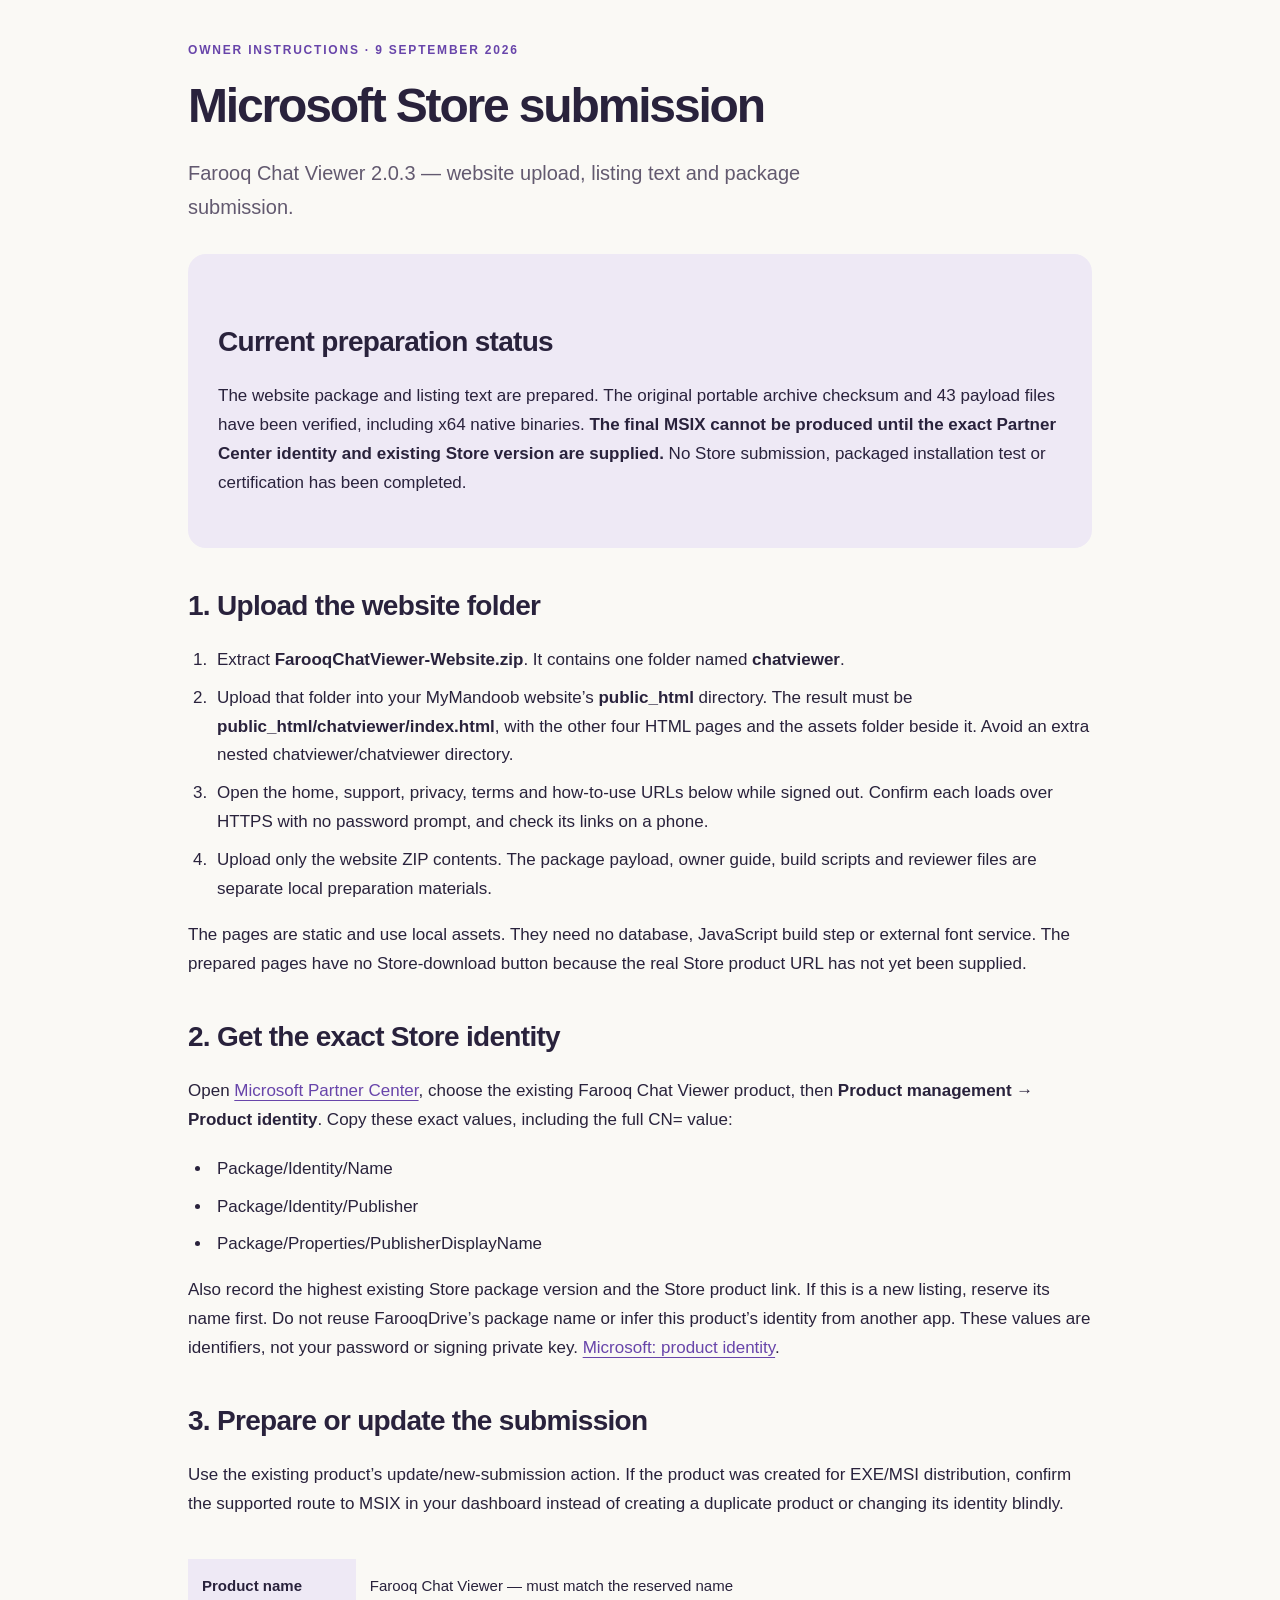
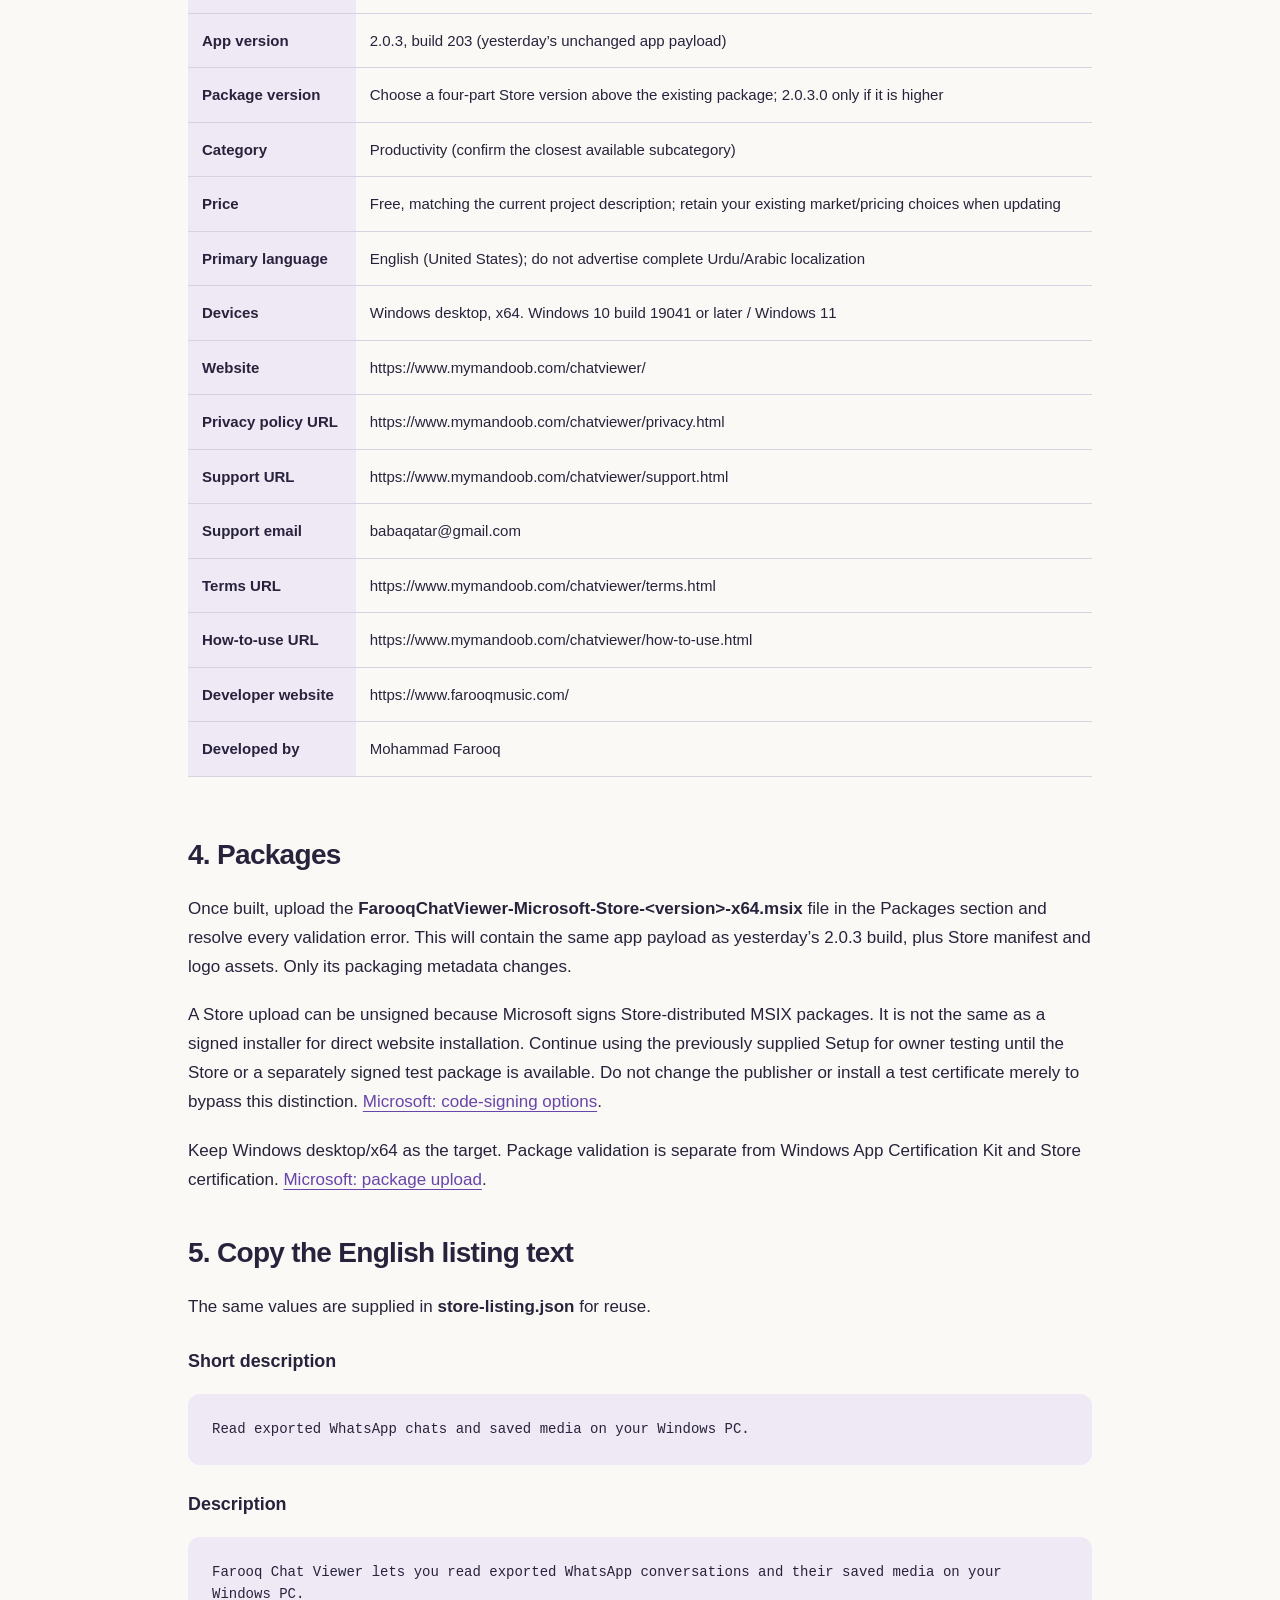
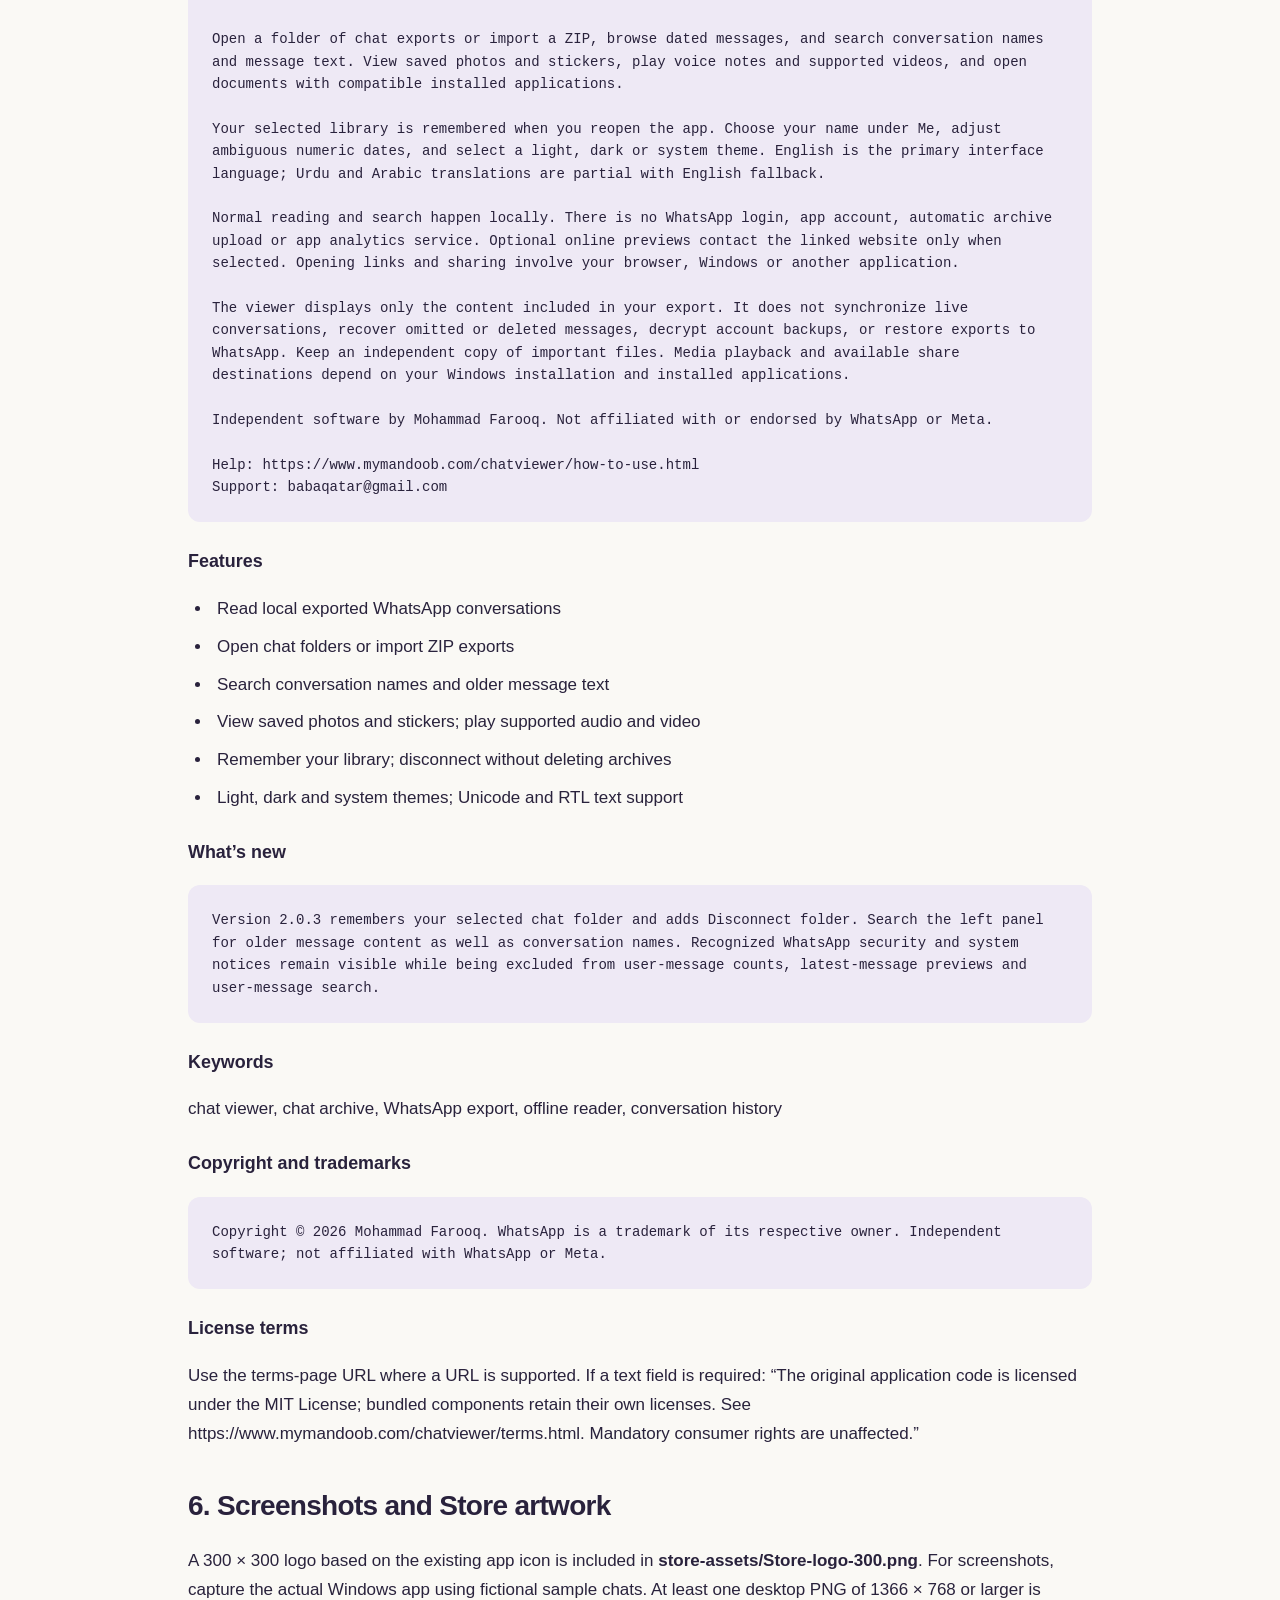
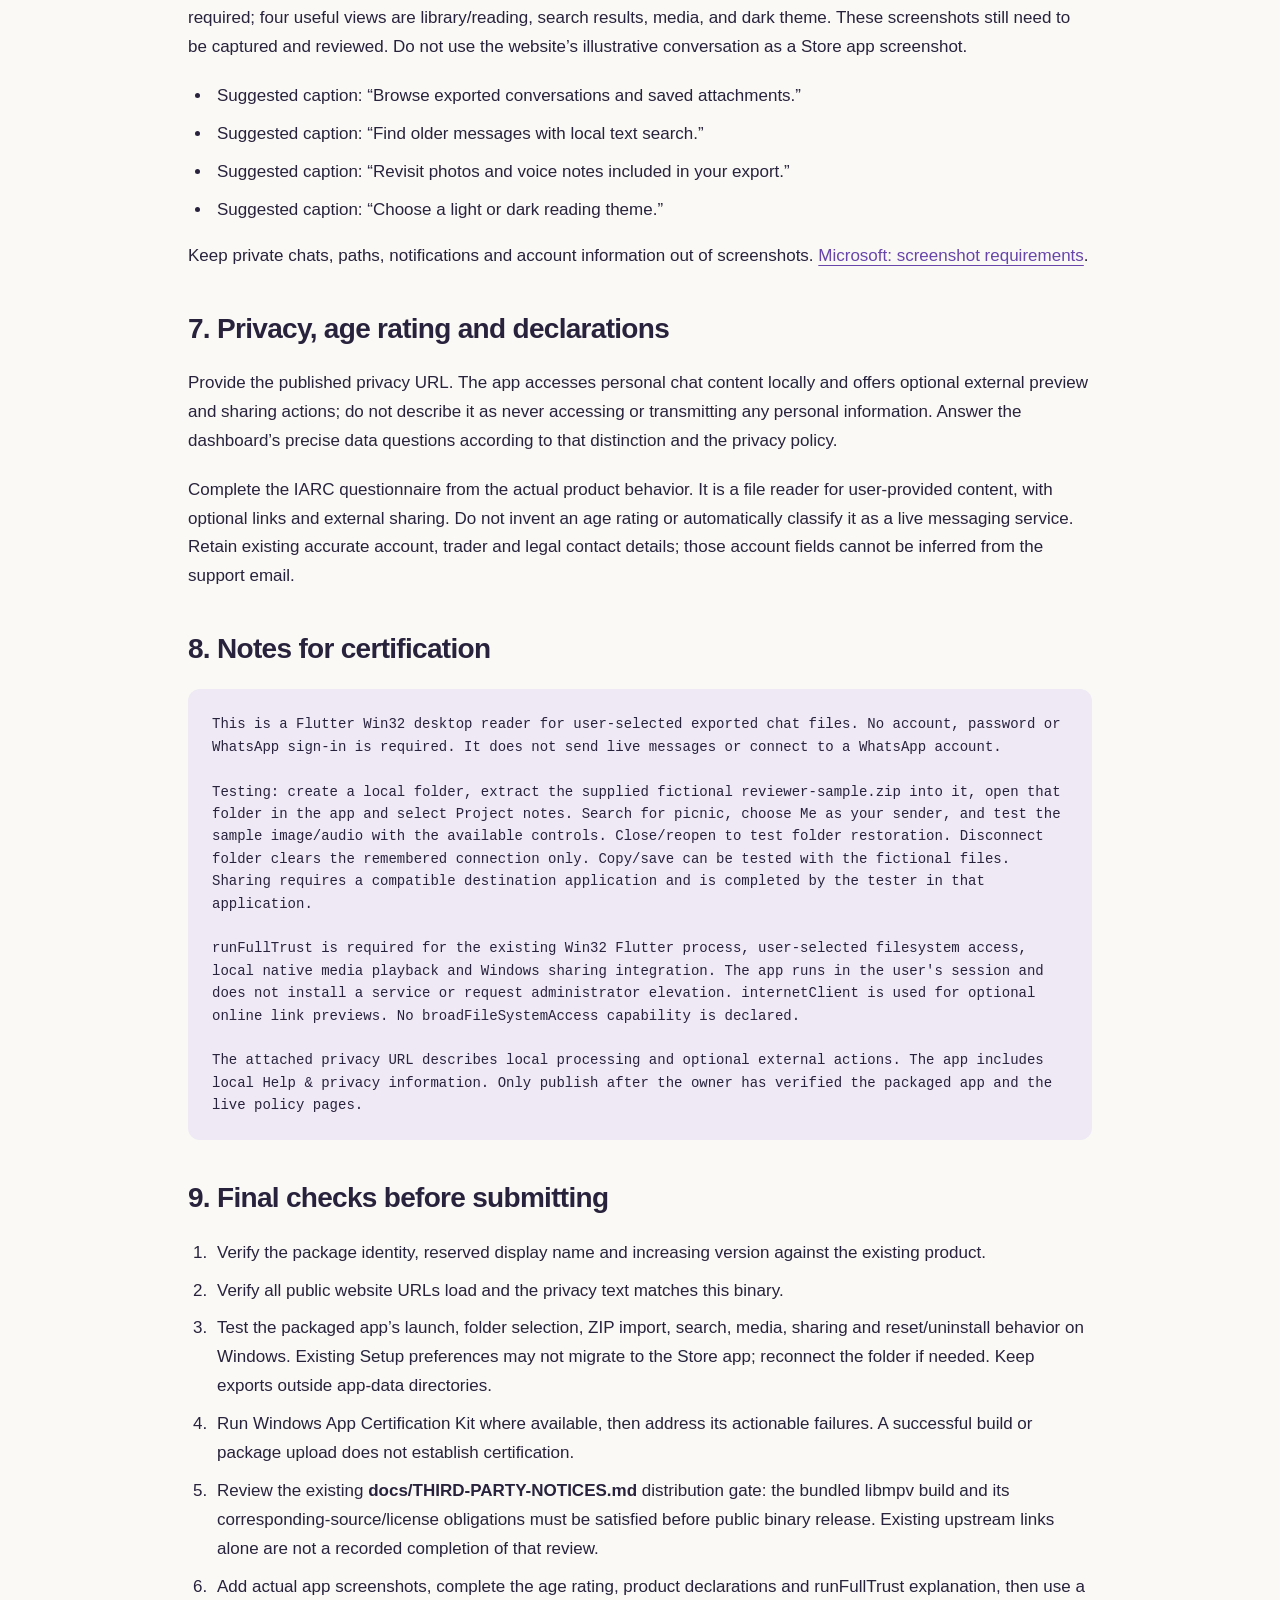
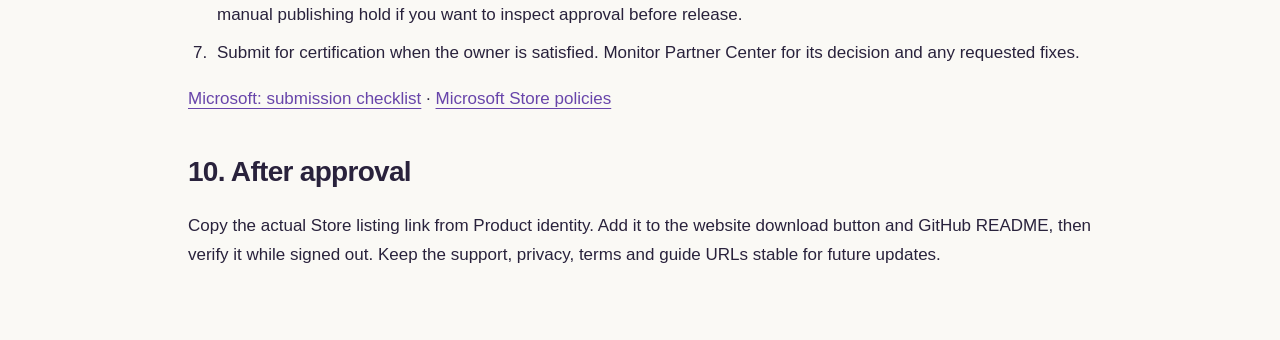
==== docs/MICROSOFT-STORE-PUBLISHER-GUIDE.html @ 2904b365 "Add linked Chat Viewer website and Microsoft Store publishing guidance Add product, support, privacy" ====
<!doctype html><html lang="en"><head><meta charset="utf-8"><meta name="viewport" content="width=device-width,initial-scale=1"><meta name="robots" content="noindex"><title>Farooq Chat Viewer — Publisher guide</title><style>
:root{--ink:#29223c;--muted:#62596f;--accent:#6845aa;--paper:#faf9f5;--wash:#eee9f5;--line:#d9d1e2;--white:#fff;--radius:18px}*{box-sizing:border-box}body{margin:0;background:var(--paper);color:var(--ink);font:17px/1.7 "Segoe UI",Arial,sans-serif}a{color:var(--accent);text-underline-offset:4px}a:hover{color:#4e2c87}a:focus-visible,summary:focus-visible{outline:3px solid #b5681d;outline-offset:5px}h1,h2,h3,p{margin-top:0}h1{font-size:clamp(2.6rem,5vw,4.6rem);line-height:1.07;letter-spacing:-.045em;max-width:850px;margin-bottom:24px}h2{font-size:1.75rem;line-height:1.25;letter-spacing:-.025em}h3{font-size:1.12rem}p{margin-bottom:20px}.wrap{max-width:1160px;margin:auto;padding:0 28px}.skip{position:absolute;top:-100px;padding:10px;background:white;z-index:5}.skip:focus{top:0}.top{border-bottom:1px solid var(--line);background:var(--paper)}header{display:flex;align-items:center;justify-content:space-between;gap:24px;min-height:96px}.brand{display:flex;gap:12px;align-items:center;text-decoration:none;color:var(--ink);font-size:18px;font-weight:750;line-height:1.25}.brand img{width:42px;height:42px}.brand small{display:block;font-size:11px;letter-spacing:.12em;color:var(--muted);margin-top:6px;text-transform:uppercase}nav{display:flex;gap:8px;flex-wrap:wrap}nav a{display:inline-flex;align-items:center;min-height:44px;padding:8px 11px;text-decoration:none;font-size:14px;border-radius:9px;color:var(--ink)}nav a[aria-current=page]{background:var(--wash);font-weight:700}.eyebrow{text-transform:uppercase;letter-spacing:.15em;font-size:12px;font-weight:750;color:var(--accent);margin-bottom:20px}.hero{padding:78px 0 58px;display:grid;grid-template-columns:1.16fr 1fr;gap:52px;align-items:center}.lead{font-size:20px;max-width:690px;color:var(--muted)}.actions{display:flex;gap:12px;flex-wrap:wrap;margin:28px 0}.button{display:inline-flex;align-items:center;justify-content:center;min-height:48px;padding:10px 20px;background:var(--accent);color:white;border:1px solid var(--accent);border-radius:9px;font-weight:650;text-decoration:none}.button:hover{background:#4e2c87;color:white}.button.secondary{background:transparent;color:var(--accent)}.fine{font-size:13px;color:var(--muted)}.demo{border:1px solid var(--line);border-radius:var(--radius);background:white;overflow:hidden;box-shadow:0 22px 55px #183e3010}.demo-head{padding:17px 20px;border-bottom:1px solid var(--line);display:flex;justify-content:space-between;font-size:13px}.demo-body{padding:25px;background:#f1edf5;min-height:290px}.bubble{background:white;padding:14px 18px;border-radius:14px 14px 14px 3px;margin:16px 35px 16px 0;font-size:15px}.bubble.mine{background:#e3d8f1;margin-left:35px;margin-right:0;border-radius:14px 14px 3px 14px}.bubble small{display:block;font-size:11px;color:var(--muted);margin-top:5px}.demo-foot{font-size:12px;padding:12px 20px;color:var(--muted)}.strip{display:flex;gap:16px 35px;flex-wrap:wrap;padding:22px 0;border-top:1px solid var(--line);border-bottom:1px solid var(--line);font-size:14px;font-weight:650}.section{padding:55px 0}.grid{display:grid;grid-template-columns:repeat(3,1fr);gap:20px}.card{border:1px solid var(--line);border-radius:var(--radius);padding:28px;background:#fff}.card p:last-child{margin-bottom:0}.number{display:block;color:var(--accent);font-size:12px;letter-spacing:.12em;margin-bottom:20px;font-weight:750}.callout{background:var(--wash);border-radius:var(--radius);padding:30px;margin:30px 0}.page-head{padding:60px 0 25px;max-width:830px}.page-head h1{font-size:clamp(2.6rem,5vw,3.8rem)}.article{max-width:830px;padding-bottom:50px}.article h2{margin-top:40px}.article h3{margin-top:24px}.article li{padding-left:5px;margin:9px 0}.article ol,.article ul{padding-left:24px}.toc{padding:18px 24px;border:1px solid var(--line);border-radius:12px;display:flex;flex-wrap:wrap;gap:12px 24px;font-size:14px}.table-scroll{overflow:auto}table{width:100%;border-collapse:collapse;font-size:15px;margin:20px 0}th,td{text-align:left;vertical-align:top;padding:14px;border-bottom:1px solid var(--line)}th{background:var(--wash)}pre{padding:24px;border-radius:12px;background:var(--wash);overflow:auto;font-size:14px;line-height:1.6}details{border-bottom:1px solid var(--line);padding:18px 0}summary{font-size:18px;font-weight:650;cursor:pointer;min-height:44px}details p{margin:12px 0}footer{border-top:1px solid var(--line);padding:35px 0;margin-top:20px;font-size:14px;color:var(--muted)}.footer-row{display:flex;justify-content:space-between;gap:25px;flex-wrap:wrap}.footer-links{display:flex;gap:12px 22px;flex-wrap:wrap}.footer-links a{min-height:44px;display:inline-flex;align-items:center}.legal-note{font-size:12px;max-width:850px;margin:18px 0 0}.address{overflow-wrap:anywhere}@media(max-width:900px){header{padding:22px 0;align-items:flex-start;flex-direction:column;gap:16px}.hero{grid-template-columns:1fr;padding-top:45px;gap:25px}.grid{grid-template-columns:1fr}.hero h1{max-width:700px}.demo{max-width:580px}.page-head{padding-top:40px}}@media(max-width:480px){.wrap{padding:0 20px}nav{gap:0}nav a{padding:8px 9px}.hero{padding-top:35px}h1{font-size:2.8rem}.card{padding:23px}.lead{font-size:18px}.callout{padding:22px}.strip{gap:12px 20px}}@media print{header,nav,.actions,.toc,.skip{display:none!important}body{font-size:11pt;background:#fff;color:#000}.wrap{max-width:none;padding:0}.article{max-width:none}a{color:#000}.page-head{padding-top:0}.card,.callout{break-inside:avoid}.page-head h1{font-size:30pt}footer{font-size:9pt}details>*{display:block!important}}

pre{white-space:pre-wrap;overflow-wrap:anywhere}main{padding-top:40px!important}h1{font-size:3rem}h2{margin-top:40px}.article{max-width:960px}</style></head><body><main class="wrap article"><p class="eyebrow">Owner instructions · 9 September 2026</p><h1>Microsoft Store submission</h1><p class="lead">Farooq Chat Viewer 2.0.3 — website upload, listing text and package submission.</p>
<div class="callout"><h2>Current preparation status</h2><p>The website package and listing text are prepared. The original portable archive checksum and 43 payload files have been verified, including x64 native binaries. <strong>The final MSIX cannot be produced until the exact Partner Center identity and existing Store version are supplied.</strong> No Store submission, packaged installation test or certification has been completed.</p></div>
<h2>1. Upload the website folder</h2><ol><li>Extract <strong>FarooqChatViewer-Website.zip</strong>. It contains one folder named <strong>chatviewer</strong>.</li><li>Upload that folder into your MyMandoob website’s <strong>public_html</strong> directory. The result must be <strong>public_html/chatviewer/index.html</strong>, with the other four HTML pages and the assets folder beside it. Avoid an extra nested chatviewer/chatviewer directory.</li><li>Open the home, support, privacy, terms and how-to-use URLs below while signed out. Confirm each loads over HTTPS with no password prompt, and check its links on a phone.</li><li>Upload only the website ZIP contents. The package payload, owner guide, build scripts and reviewer files are separate local preparation materials.</li></ol><p>The pages are static and use local assets. They need no database, JavaScript build step or external font service. The prepared pages have no Store-download button because the real Store product URL has not yet been supplied.</p>
<h2>2. Get the exact Store identity</h2><p>Open <a href="https://partner.microsoft.com/dashboard">Microsoft Partner Center</a>, choose the existing Farooq Chat Viewer product, then <strong>Product management → Product identity</strong>. Copy these exact values, including the full CN= value:</p><ul><li>Package/Identity/Name</li><li>Package/Identity/Publisher</li><li>Package/Properties/PublisherDisplayName</li></ul><p>Also record the highest existing Store package version and the Store product link. If this is a new listing, reserve its name first. Do not reuse FarooqDrive’s package name or infer this product’s identity from another app. These values are identifiers, not your password or signing private key. <a href="https://learn.microsoft.com/en-us/windows/apps/publish/view-app-identity-details">Microsoft: product identity</a>.</p>
<h2>3. Prepare or update the submission</h2><p>Use the existing product’s update/new-submission action. If the product was created for EXE/MSI distribution, confirm the supported route to MSIX in your dashboard instead of creating a duplicate product or changing its identity blindly.</p><div class="table-scroll"><table><tr><th>Product name</th><td class="address">Farooq Chat Viewer — must match the reserved name</td></tr><tr><th>App version</th><td class="address">2.0.3, build 203 (yesterday’s unchanged app payload)</td></tr><tr><th>Package version</th><td class="address">Choose a four-part Store version above the existing package; 2.0.3.0 only if it is higher</td></tr><tr><th>Category</th><td class="address">Productivity (confirm the closest available subcategory)</td></tr><tr><th>Price</th><td class="address">Free, matching the current project description; retain your existing market/pricing choices when updating</td></tr><tr><th>Primary language</th><td class="address">English (United States); do not advertise complete Urdu/Arabic localization</td></tr><tr><th>Devices</th><td class="address">Windows desktop, x64. Windows 10 build 19041 or later / Windows 11</td></tr><tr><th>Website</th><td class="address">https://www.mymandoob.com/chatviewer/</td></tr><tr><th>Privacy policy URL</th><td class="address">https://www.mymandoob.com/chatviewer/privacy.html</td></tr><tr><th>Support URL</th><td class="address">https://www.mymandoob.com/chatviewer/support.html</td></tr><tr><th>Support email</th><td class="address">babaqatar@gmail.com</td></tr><tr><th>Terms URL</th><td class="address">https://www.mymandoob.com/chatviewer/terms.html</td></tr><tr><th>How-to-use URL</th><td class="address">https://www.mymandoob.com/chatviewer/how-to-use.html</td></tr><tr><th>Developer website</th><td class="address">https://www.farooqmusic.com/</td></tr><tr><th>Developed by</th><td class="address">Mohammad Farooq</td></tr></table></div>
<h2>4. Packages</h2><p>Once built, upload the <strong>FarooqChatViewer-Microsoft-Store-&lt;version&gt;-x64.msix</strong> file in the Packages section and resolve every validation error. This will contain the same app payload as yesterday’s 2.0.3 build, plus Store manifest and logo assets. Only its packaging metadata changes.</p><p>A Store upload can be unsigned because Microsoft signs Store-distributed MSIX packages. It is not the same as a signed installer for direct website installation. Continue using the previously supplied Setup for owner testing until the Store or a separately signed test package is available. Do not change the publisher or install a test certificate merely to bypass this distinction. <a href="https://learn.microsoft.com/en-us/windows/apps/package-and-deploy/code-signing-options">Microsoft: code-signing options</a>.</p><p>Keep Windows desktop/x64 as the target. Package validation is separate from Windows App Certification Kit and Store certification. <a href="https://learn.microsoft.com/en-us/windows/apps/publish/publish-your-app/msix/upload-app-packages">Microsoft: package upload</a>.</p>
<h2>5. Copy the English listing text</h2><p>The same values are supplied in <strong>store-listing.json</strong> for reuse.</p><h3>Short description</h3><pre>Read exported WhatsApp chats and saved media on your Windows PC.</pre><h3>Description</h3><pre>Farooq Chat Viewer lets you read exported WhatsApp conversations and their saved media on your Windows PC.

Open a folder of chat exports or import a ZIP, browse dated messages, and search conversation names and message text. View saved photos and stickers, play voice notes and supported videos, and open documents with compatible installed applications.

Your selected library is remembered when you reopen the app. Choose your name under Me, adjust ambiguous numeric dates, and select a light, dark or system theme. English is the primary interface language; Urdu and Arabic translations are partial with English fallback.

Normal reading and search happen locally. There is no WhatsApp login, app account, automatic archive upload or app analytics service. Optional online previews contact the linked website only when selected. Opening links and sharing involve your browser, Windows or another application.

The viewer displays only the content included in your export. It does not synchronize live conversations, recover omitted or deleted messages, decrypt account backups, or restore exports to WhatsApp. Keep an independent copy of important files. Media playback and available share destinations depend on your Windows installation and installed applications.

Independent software by Mohammad Farooq. Not affiliated with or endorsed by WhatsApp or Meta.

Help: https://www.mymandoob.com/chatviewer/how-to-use.html
Support: babaqatar@gmail.com</pre><h3>Features</h3><ul><li>Read local exported WhatsApp conversations</li><li>Open chat folders or import ZIP exports</li><li>Search conversation names and older message text</li><li>View saved photos and stickers; play supported audio and video</li><li>Remember your library; disconnect without deleting archives</li><li>Light, dark and system themes; Unicode and RTL text support</li></ul><h3>What’s new</h3><pre>Version 2.0.3 remembers your selected chat folder and adds Disconnect folder. Search the left panel for older message content as well as conversation names. Recognized WhatsApp security and system notices remain visible while being excluded from user-message counts, latest-message previews and user-message search.</pre><h3>Keywords</h3><p>chat viewer, chat archive, WhatsApp export, offline reader, conversation history</p><h3>Copyright and trademarks</h3><pre>Copyright © 2026 Mohammad Farooq. WhatsApp is a trademark of its respective owner. Independent software; not affiliated with WhatsApp or Meta.</pre><h3>License terms</h3><p>Use the terms-page URL where a URL is supported. If a text field is required: “The original application code is licensed under the MIT License; bundled components retain their own licenses. See https://www.mymandoob.com/chatviewer/terms.html. Mandatory consumer rights are unaffected.”</p>
<h2>6. Screenshots and Store artwork</h2><p>A 300 × 300 logo based on the existing app icon is included in <strong>store-assets/Store-logo-300.png</strong>. For screenshots, capture the actual Windows app using fictional sample chats. At least one desktop PNG of 1366 × 768 or larger is required; four useful views are library/reading, search results, media, and dark theme. These screenshots still need to be captured and reviewed. Do not use the website’s illustrative conversation as a Store app screenshot.</p><ul><li>Suggested caption: “Browse exported conversations and saved attachments.”</li><li>Suggested caption: “Find older messages with local text search.”</li><li>Suggested caption: “Revisit photos and voice notes included in your export.”</li><li>Suggested caption: “Choose a light or dark reading theme.”</li></ul><p>Keep private chats, paths, notifications and account information out of screenshots. <a href="https://learn.microsoft.com/en-us/windows/apps/publish/publish-your-app/msix/screenshots-and-images">Microsoft: screenshot requirements</a>.</p>
<h2>7. Privacy, age rating and declarations</h2><p>Provide the published privacy URL. The app accesses personal chat content locally and offers optional external preview and sharing actions; do not describe it as never accessing or transmitting any personal information. Answer the dashboard’s precise data questions according to that distinction and the privacy policy.</p><p>Complete the IARC questionnaire from the actual product behavior. It is a file reader for user-provided content, with optional links and external sharing. Do not invent an age rating or automatically classify it as a live messaging service. Retain existing accurate account, trader and legal contact details; those account fields cannot be inferred from the support email.</p>
<h2>8. Notes for certification</h2><pre>This is a Flutter Win32 desktop reader for user-selected exported chat files. No account, password or WhatsApp sign-in is required. It does not send live messages or connect to a WhatsApp account.

Testing: create a local folder, extract the supplied fictional reviewer-sample.zip into it, open that folder in the app and select Project notes. Search for picnic, choose Me as your sender, and test the sample image/audio with the available controls. Close/reopen to test folder restoration. Disconnect folder clears the remembered connection only. Copy/save can be tested with the fictional files. Sharing requires a compatible destination application and is completed by the tester in that application.

runFullTrust is required for the existing Win32 Flutter process, user-selected filesystem access, local native media playback and Windows sharing integration. The app runs in the user&#x27;s session and does not install a service or request administrator elevation. internetClient is used for optional online link previews. No broadFileSystemAccess capability is declared.

The attached privacy URL describes local processing and optional external actions. The app includes local Help &amp; privacy information. Only publish after the owner has verified the packaged app and the live policy pages.</pre>
<h2>9. Final checks before submitting</h2><ol><li>Verify the package identity, reserved display name and increasing version against the existing product.</li><li>Verify all public website URLs load and the privacy text matches this binary.</li><li>Test the packaged app’s launch, folder selection, ZIP import, search, media, sharing and reset/uninstall behavior on Windows. Existing Setup preferences may not migrate to the Store app; reconnect the folder if needed. Keep exports outside app-data directories.</li><li>Run Windows App Certification Kit where available, then address its actionable failures. A successful build or package upload does not establish certification.</li><li>Review the existing <strong>docs/THIRD-PARTY-NOTICES.md</strong> distribution gate: the bundled libmpv build and its corresponding-source/license obligations must be satisfied before public binary release. Existing upstream links alone are not a recorded completion of that review.</li><li>Add actual app screenshots, complete the age rating, product declarations and runFullTrust explanation, then use a manual publishing hold if you want to inspect approval before release.</li><li>Submit for certification when the owner is satisfied. Monitor Partner Center for its decision and any requested fixes.</li></ol><p><a href="https://learn.microsoft.com/en-us/windows/apps/publish/publish-your-app/msix/create-app-submission">Microsoft: submission checklist</a> · <a href="https://learn.microsoft.com/en-us/windows/apps/publish/store-policies">Microsoft Store policies</a></p>
<h2>10. After approval</h2><p>Copy the actual Store listing link from Product identity. Add it to the website download button and GitHub README, then verify it while signed out. Keep the support, privacy, terms and guide URLs stable for future updates.</p></main></body></html>
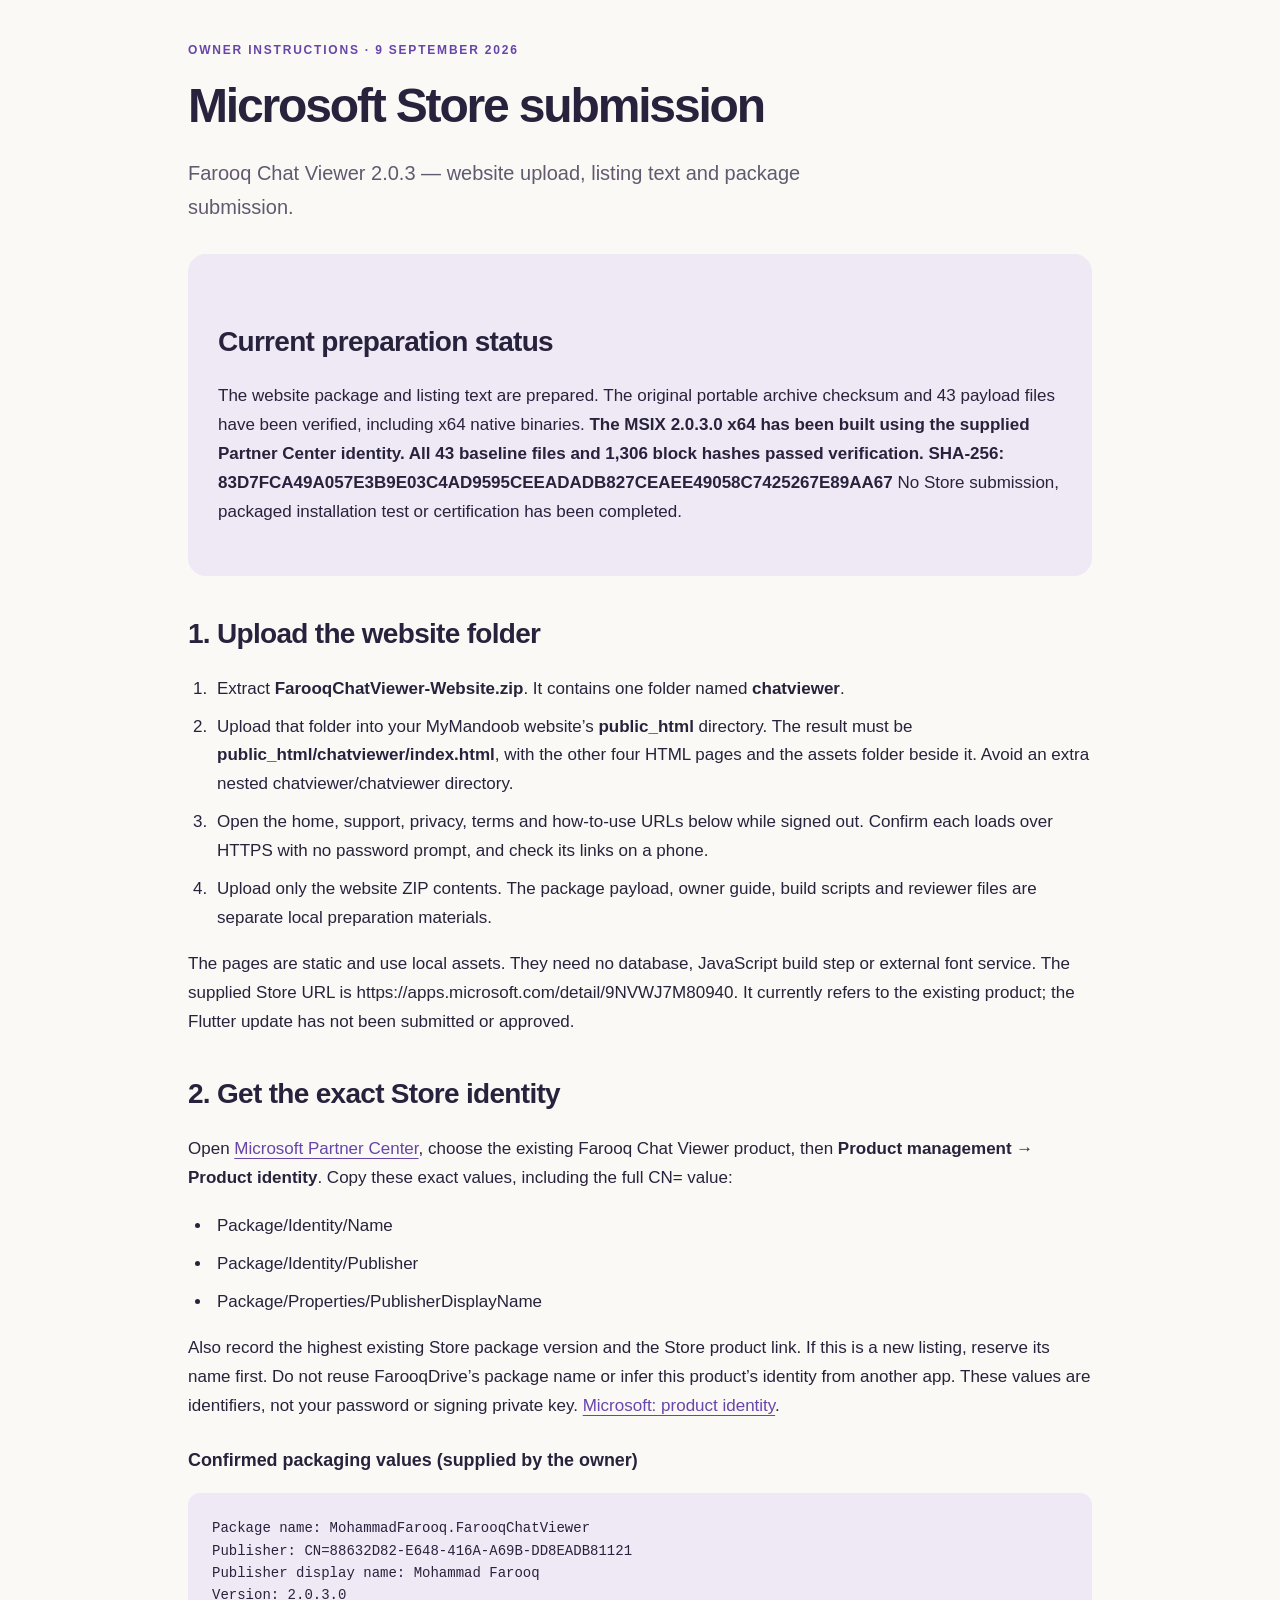
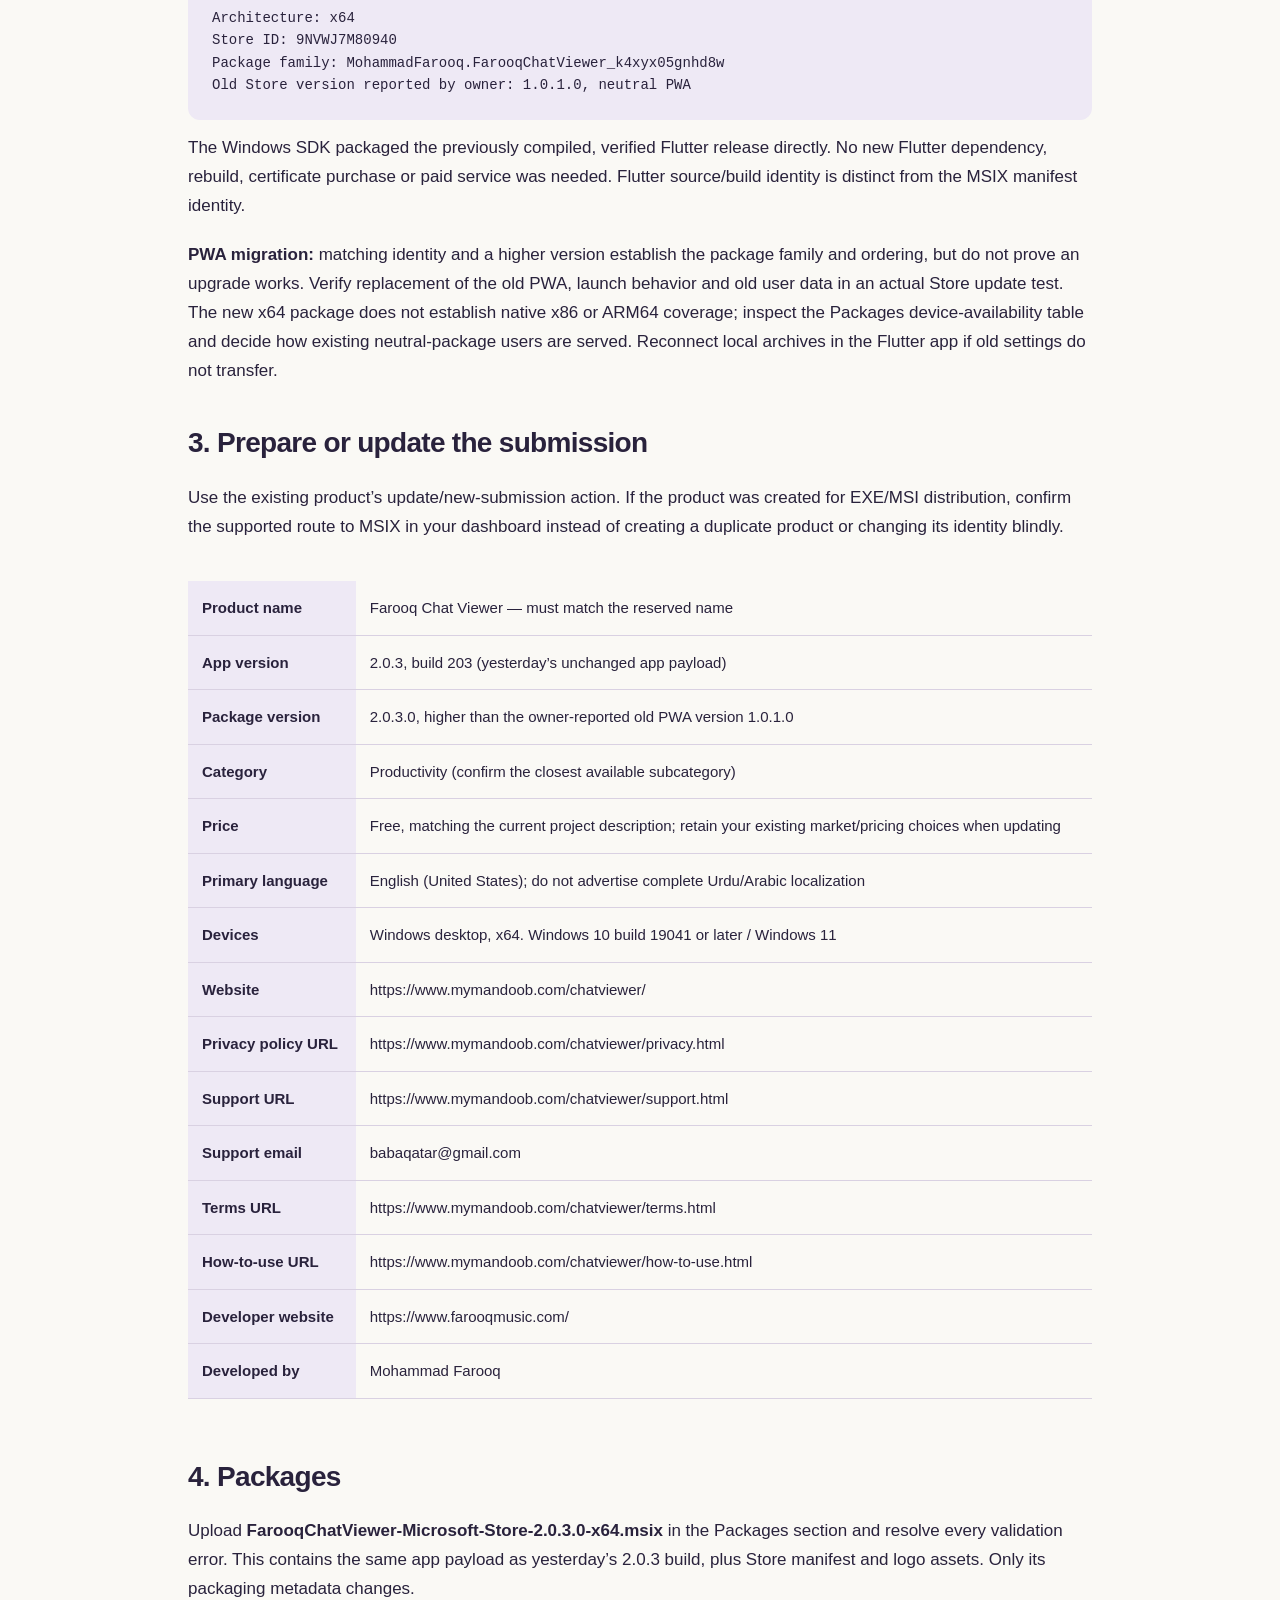
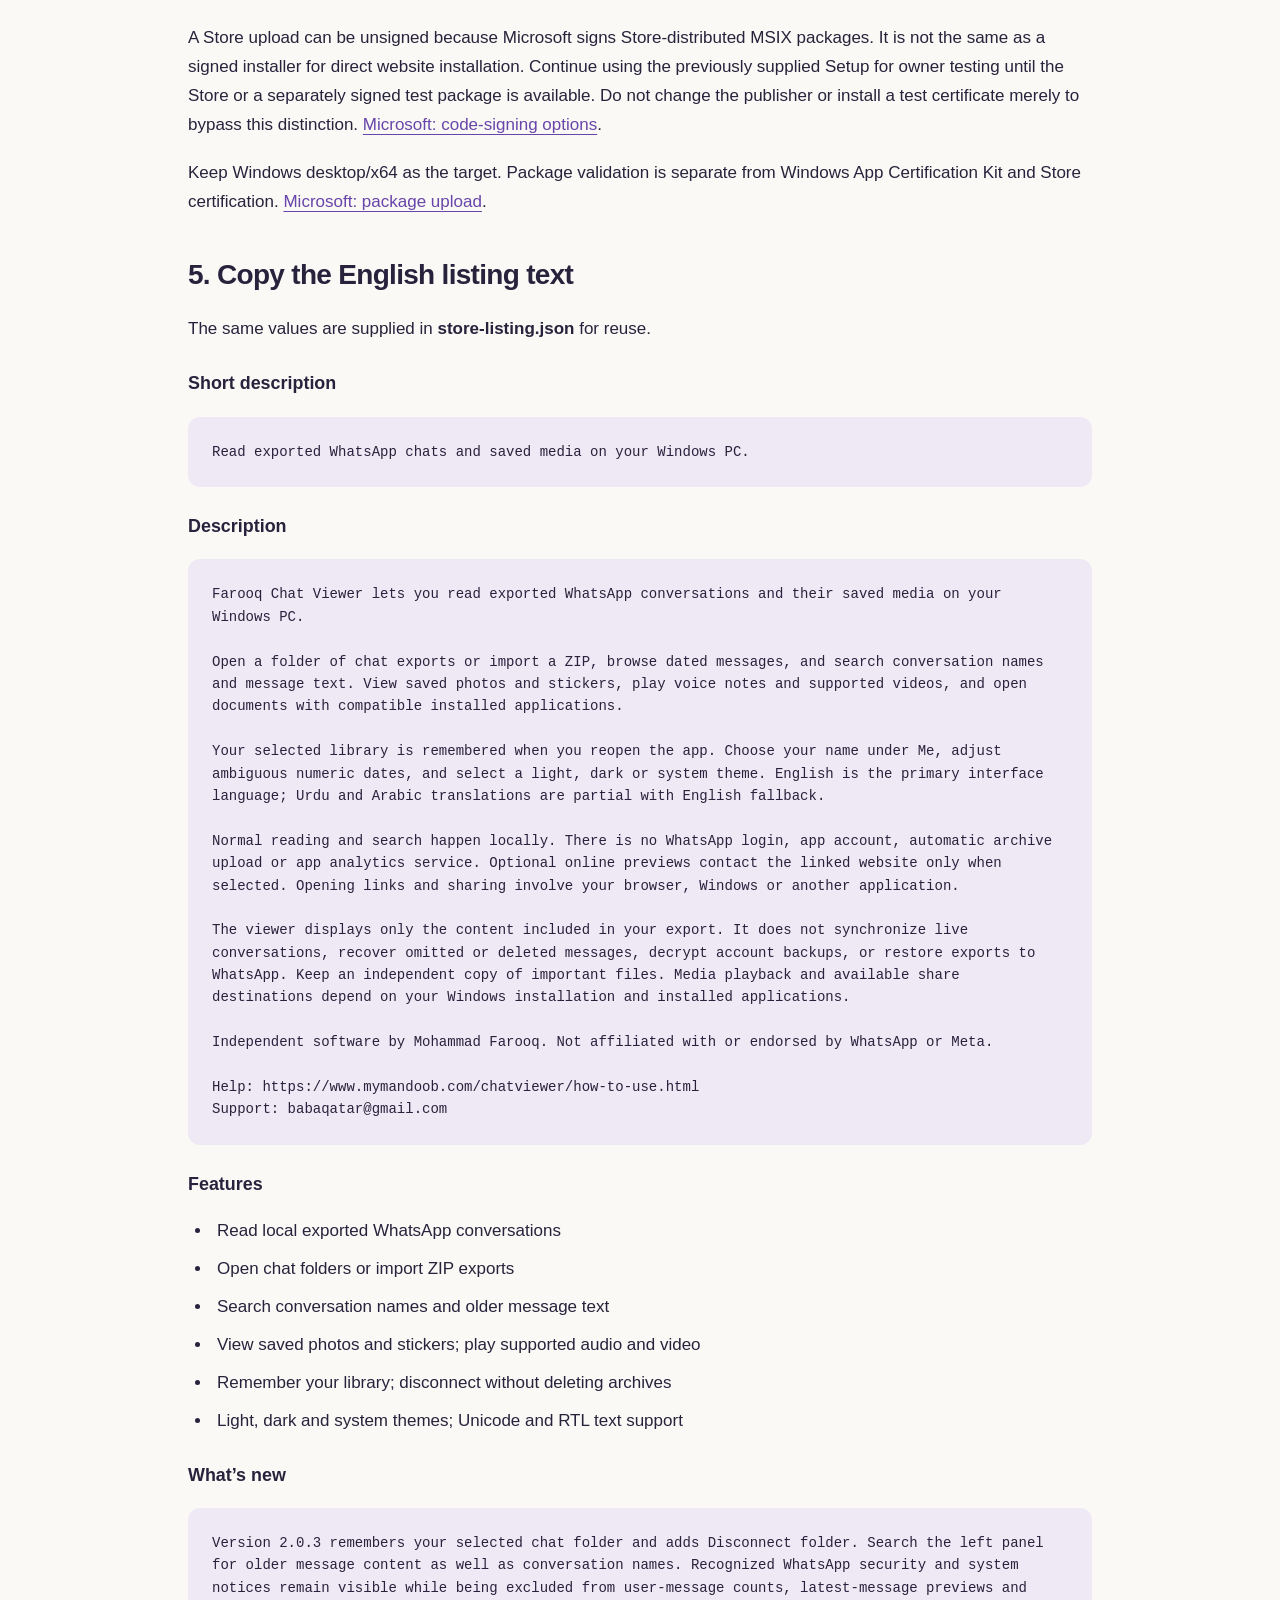
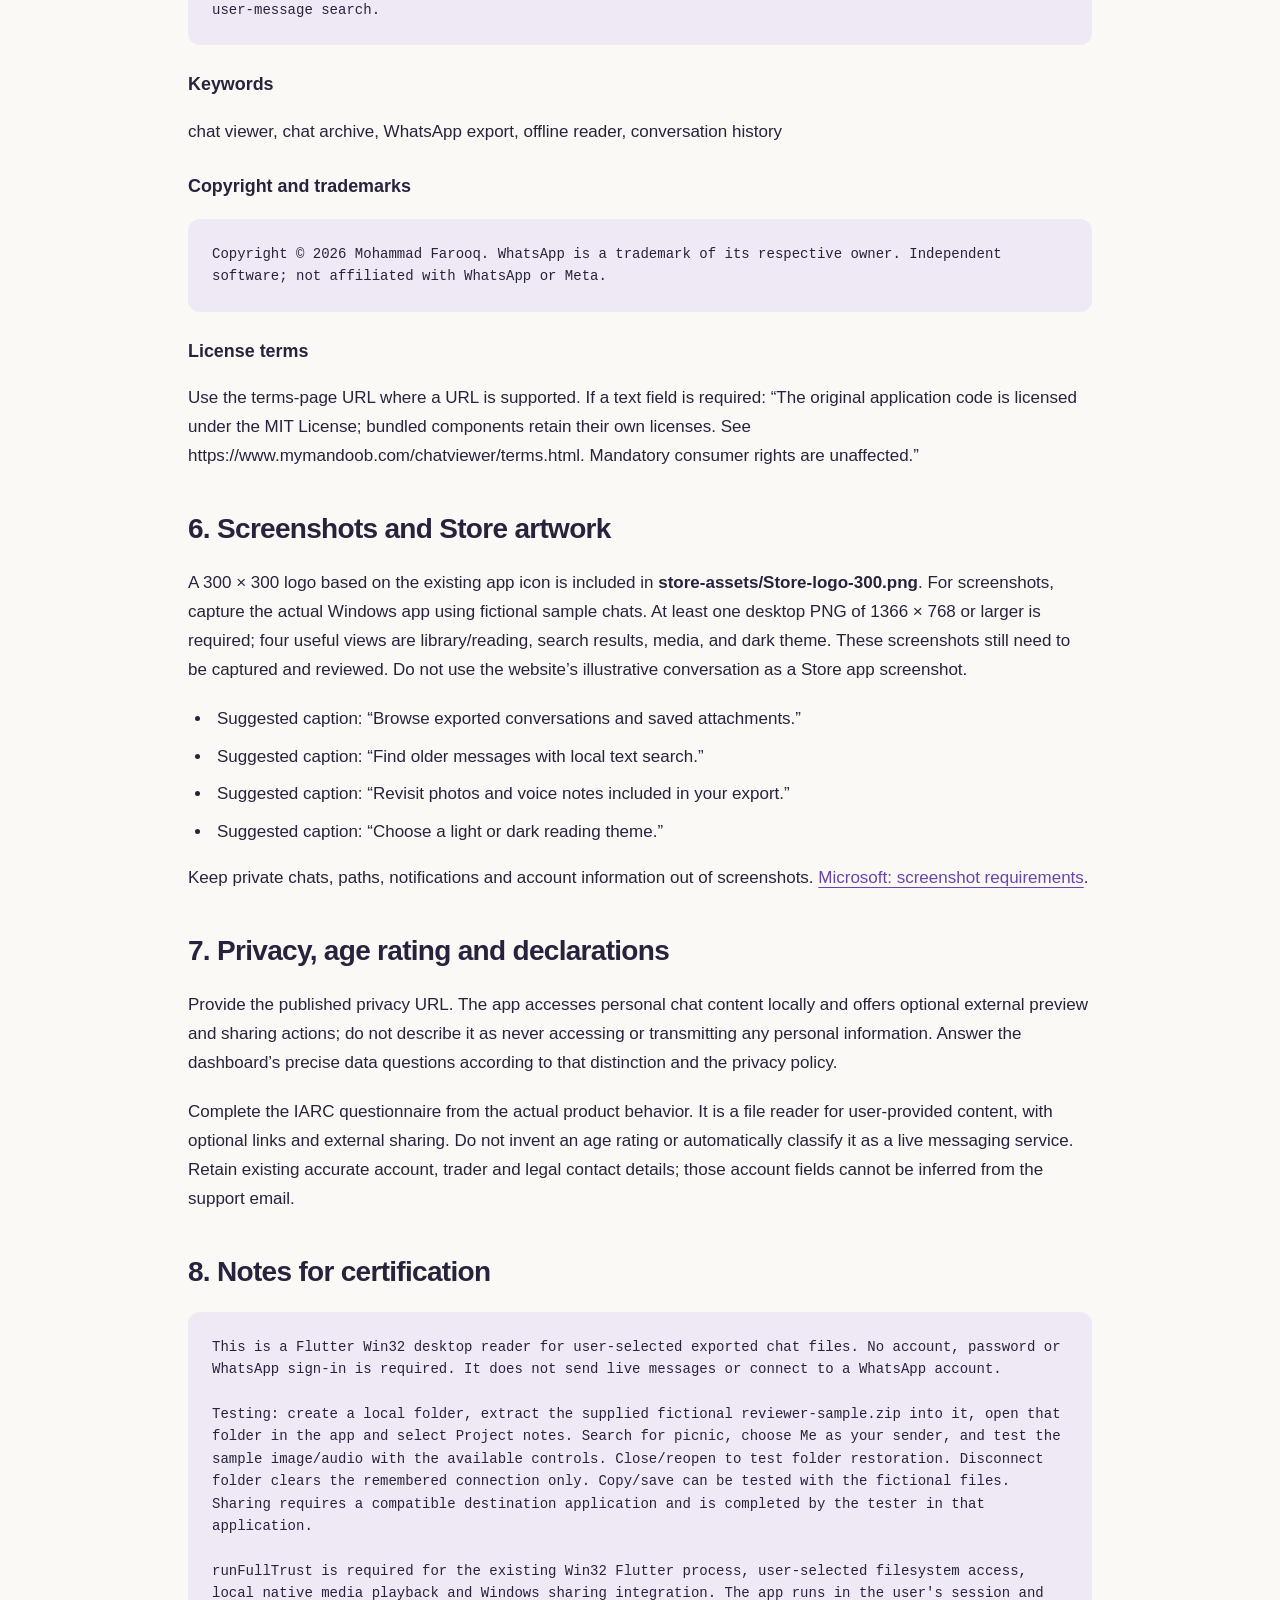
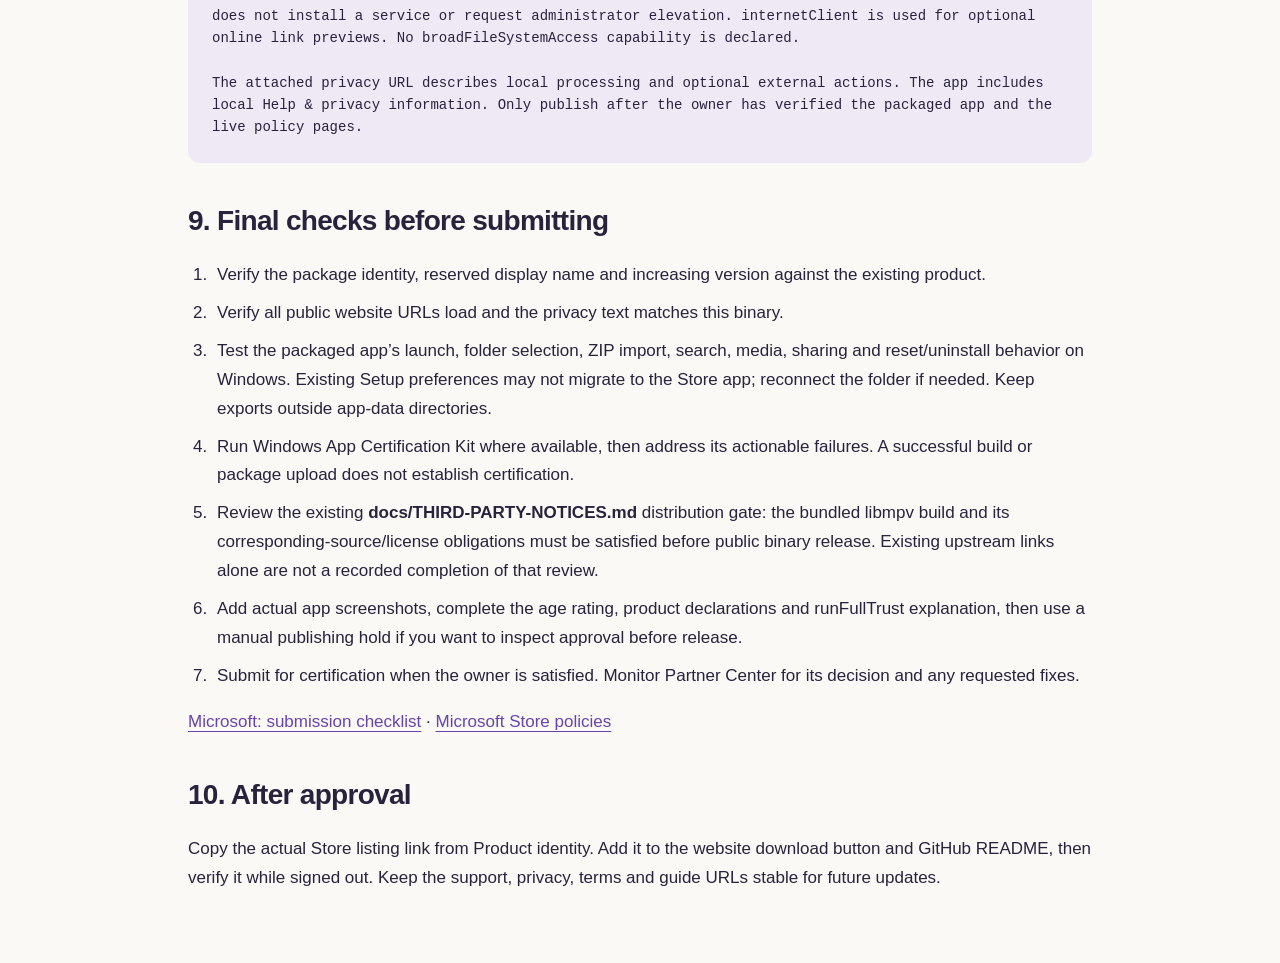
==== commit a01ed098: "Record validated Store MSIX 2.0.3.0 and confirmed product identity Add the manifest, supplied Store " ====
--- a/docs/MICROSOFT-STORE-PUBLISHER-GUIDE.html
+++ b/docs/MICROSOFT-STORE-PUBLISHER-GUIDE.html
@@ -1,34 +1,41 @@
-<!doctype html><html lang="en"><head><meta charset="utf-8"><meta name="viewport" content="width=device-width,initial-scale=1"><meta name="robots" content="noindex"><title>Farooq Chat Viewer — Publisher guide</title><style>
-:root{--ink:#29223c;--muted:#62596f;--accent:#6845aa;--paper:#faf9f5;--wash:#eee9f5;--line:#d9d1e2;--white:#fff;--radius:18px}*{box-sizing:border-box}body{margin:0;background:var(--paper);color:var(--ink);font:17px/1.7 "Segoe UI",Arial,sans-serif}a{color:var(--accent);text-underline-offset:4px}a:hover{color:#4e2c87}a:focus-visible,summary:focus-visible{outline:3px solid #b5681d;outline-offset:5px}h1,h2,h3,p{margin-top:0}h1{font-size:clamp(2.6rem,5vw,4.6rem);line-height:1.07;letter-spacing:-.045em;max-width:850px;margin-bottom:24px}h2{font-size:1.75rem;line-height:1.25;letter-spacing:-.025em}h3{font-size:1.12rem}p{margin-bottom:20px}.wrap{max-width:1160px;margin:auto;padding:0 28px}.skip{position:absolute;top:-100px;padding:10px;background:white;z-index:5}.skip:focus{top:0}.top{border-bottom:1px solid var(--line);background:var(--paper)}header{display:flex;align-items:center;justify-content:space-between;gap:24px;min-height:96px}.brand{display:flex;gap:12px;align-items:center;text-decoration:none;color:var(--ink);font-size:18px;font-weight:750;line-height:1.25}.brand img{width:42px;height:42px}.brand small{display:block;font-size:11px;letter-spacing:.12em;color:var(--muted);margin-top:6px;text-transform:uppercase}nav{display:flex;gap:8px;flex-wrap:wrap}nav a{display:inline-flex;align-items:center;min-height:44px;padding:8px 11px;text-decoration:none;font-size:14px;border-radius:9px;color:var(--ink)}nav a[aria-current=page]{background:var(--wash);font-weight:700}.eyebrow{text-transform:uppercase;letter-spacing:.15em;font-size:12px;font-weight:750;color:var(--accent);margin-bottom:20px}.hero{padding:78px 0 58px;display:grid;grid-template-columns:1.16fr 1fr;gap:52px;align-items:center}.lead{font-size:20px;max-width:690px;color:var(--muted)}.actions{display:flex;gap:12px;flex-wrap:wrap;margin:28px 0}.button{display:inline-flex;align-items:center;justify-content:center;min-height:48px;padding:10px 20px;background:var(--accent);color:white;border:1px solid var(--accent);border-radius:9px;font-weight:650;text-decoration:none}.button:hover{background:#4e2c87;color:white}.button.secondary{background:transparent;color:var(--accent)}.fine{font-size:13px;color:var(--muted)}.demo{border:1px solid var(--line);border-radius:var(--radius);background:white;overflow:hidden;box-shadow:0 22px 55px #183e3010}.demo-head{padding:17px 20px;border-bottom:1px solid var(--line);display:flex;justify-content:space-between;font-size:13px}.demo-body{padding:25px;background:#f1edf5;min-height:290px}.bubble{background:white;padding:14px 18px;border-radius:14px 14px 14px 3px;margin:16px 35px 16px 0;font-size:15px}.bubble.mine{background:#e3d8f1;margin-left:35px;margin-right:0;border-radius:14px 14px 3px 14px}.bubble small{display:block;font-size:11px;color:var(--muted);margin-top:5px}.demo-foot{font-size:12px;padding:12px 20px;color:var(--muted)}.strip{display:flex;gap:16px 35px;flex-wrap:wrap;padding:22px 0;border-top:1px solid var(--line);border-bottom:1px solid var(--line);font-size:14px;font-weight:650}.section{padding:55px 0}.grid{display:grid;grid-template-columns:repeat(3,1fr);gap:20px}.card{border:1px solid var(--line);border-radius:var(--radius);padding:28px;background:#fff}.card p:last-child{margin-bottom:0}.number{display:block;color:var(--accent);font-size:12px;letter-spacing:.12em;margin-bottom:20px;font-weight:750}.callout{background:var(--wash);border-radius:var(--radius);padding:30px;margin:30px 0}.page-head{padding:60px 0 25px;max-width:830px}.page-head h1{font-size:clamp(2.6rem,5vw,3.8rem)}.article{max-width:830px;padding-bottom:50px}.article h2{margin-top:40px}.article h3{margin-top:24px}.article li{padding-left:5px;margin:9px 0}.article ol,.article ul{padding-left:24px}.toc{padding:18px 24px;border:1px solid var(--line);border-radius:12px;display:flex;flex-wrap:wrap;gap:12px 24px;font-size:14px}.table-scroll{overflow:auto}table{width:100%;border-collapse:collapse;font-size:15px;margin:20px 0}th,td{text-align:left;vertical-align:top;padding:14px;border-bottom:1px solid var(--line)}th{background:var(--wash)}pre{padding:24px;border-radius:12px;background:var(--wash);overflow:auto;font-size:14px;line-height:1.6}details{border-bottom:1px solid var(--line);padding:18px 0}summary{font-size:18px;font-weight:650;cursor:pointer;min-height:44px}details p{margin:12px 0}footer{border-top:1px solid var(--line);padding:35px 0;margin-top:20px;font-size:14px;color:var(--muted)}.footer-row{display:flex;justify-content:space-between;gap:25px;flex-wrap:wrap}.footer-links{display:flex;gap:12px 22px;flex-wrap:wrap}.footer-links a{min-height:44px;display:inline-flex;align-items:center}.legal-note{font-size:12px;max-width:850px;margin:18px 0 0}.address{overflow-wrap:anywhere}@media(max-width:900px){header{padding:22px 0;align-items:flex-start;flex-direction:column;gap:16px}.hero{grid-template-columns:1fr;padding-top:45px;gap:25px}.grid{grid-template-columns:1fr}.hero h1{max-width:700px}.demo{max-width:580px}.page-head{padding-top:40px}}@media(max-width:480px){.wrap{padding:0 20px}nav{gap:0}nav a{padding:8px 9px}.hero{padding-top:35px}h1{font-size:2.8rem}.card{padding:23px}.lead{font-size:18px}.callout{padding:22px}.strip{gap:12px 20px}}@media print{header,nav,.actions,.toc,.skip{display:none!important}body{font-size:11pt;background:#fff;color:#000}.wrap{max-width:none;padding:0}.article{max-width:none}a{color:#000}.page-head{padding-top:0}.card,.callout{break-inside:avoid}.page-head h1{font-size:30pt}footer{font-size:9pt}details>*{display:block!important}}
-
-pre{white-space:pre-wrap;overflow-wrap:anywhere}main{padding-top:40px!important}h1{font-size:3rem}h2{margin-top:40px}.article{max-width:960px}</style></head><body><main class="wrap article"><p class="eyebrow">Owner instructions · 9 September 2026</p><h1>Microsoft Store submission</h1><p class="lead">Farooq Chat Viewer 2.0.3 — website upload, listing text and package submission.</p>
-<div class="callout"><h2>Current preparation status</h2><p>The website package and listing text are prepared. The original portable archive checksum and 43 payload files have been verified, including x64 native binaries. <strong>The final MSIX cannot be produced until the exact Partner Center identity and existing Store version are supplied.</strong> No Store submission, packaged installation test or certification has been completed.</p></div>
-<h2>1. Upload the website folder</h2><ol><li>Extract <strong>FarooqChatViewer-Website.zip</strong>. It contains one folder named <strong>chatviewer</strong>.</li><li>Upload that folder into your MyMandoob website’s <strong>public_html</strong> directory. The result must be <strong>public_html/chatviewer/index.html</strong>, with the other four HTML pages and the assets folder beside it. Avoid an extra nested chatviewer/chatviewer directory.</li><li>Open the home, support, privacy, terms and how-to-use URLs below while signed out. Confirm each loads over HTTPS with no password prompt, and check its links on a phone.</li><li>Upload only the website ZIP contents. The package payload, owner guide, build scripts and reviewer files are separate local preparation materials.</li></ol><p>The pages are static and use local assets. They need no database, JavaScript build step or external font service. The prepared pages have no Store-download button because the real Store product URL has not yet been supplied.</p>
-<h2>2. Get the exact Store identity</h2><p>Open <a href="https://partner.microsoft.com/dashboard">Microsoft Partner Center</a>, choose the existing Farooq Chat Viewer product, then <strong>Product management → Product identity</strong>. Copy these exact values, including the full CN= value:</p><ul><li>Package/Identity/Name</li><li>Package/Identity/Publisher</li><li>Package/Properties/PublisherDisplayName</li></ul><p>Also record the highest existing Store package version and the Store product link. If this is a new listing, reserve its name first. Do not reuse FarooqDrive’s package name or infer this product’s identity from another app. These values are identifiers, not your password or signing private key. <a href="https://learn.microsoft.com/en-us/windows/apps/publish/view-app-identity-details">Microsoft: product identity</a>.</p>
-<h2>3. Prepare or update the submission</h2><p>Use the existing product’s update/new-submission action. If the product was created for EXE/MSI distribution, confirm the supported route to MSIX in your dashboard instead of creating a duplicate product or changing its identity blindly.</p><div class="table-scroll"><table><tr><th>Product name</th><td class="address">Farooq Chat Viewer — must match the reserved name</td></tr><tr><th>App version</th><td class="address">2.0.3, build 203 (yesterday’s unchanged app payload)</td></tr><tr><th>Package version</th><td class="address">Choose a four-part Store version above the existing package; 2.0.3.0 only if it is higher</td></tr><tr><th>Category</th><td class="address">Productivity (confirm the closest available subcategory)</td></tr><tr><th>Price</th><td class="address">Free, matching the current project description; retain your existing market/pricing choices when updating</td></tr><tr><th>Primary language</th><td class="address">English (United States); do not advertise complete Urdu/Arabic localization</td></tr><tr><th>Devices</th><td class="address">Windows desktop, x64. Windows 10 build 19041 or later / Windows 11</td></tr><tr><th>Website</th><td class="address">https://www.mymandoob.com/chatviewer/</td></tr><tr><th>Privacy policy URL</th><td class="address">https://www.mymandoob.com/chatviewer/privacy.html</td></tr><tr><th>Support URL</th><td class="address">https://www.mymandoob.com/chatviewer/support.html</td></tr><tr><th>Support email</th><td class="address">babaqatar@gmail.com</td></tr><tr><th>Terms URL</th><td class="address">https://www.mymandoob.com/chatviewer/terms.html</td></tr><tr><th>How-to-use URL</th><td class="address">https://www.mymandoob.com/chatviewer/how-to-use.html</td></tr><tr><th>Developer website</th><td class="address">https://www.farooqmusic.com/</td></tr><tr><th>Developed by</th><td class="address">Mohammad Farooq</td></tr></table></div>
-<h2>4. Packages</h2><p>Once built, upload the <strong>FarooqChatViewer-Microsoft-Store-&lt;version&gt;-x64.msix</strong> file in the Packages section and resolve every validation error. This will contain the same app payload as yesterday’s 2.0.3 build, plus Store manifest and logo assets. Only its packaging metadata changes.</p><p>A Store upload can be unsigned because Microsoft signs Store-distributed MSIX packages. It is not the same as a signed installer for direct website installation. Continue using the previously supplied Setup for owner testing until the Store or a separately signed test package is available. Do not change the publisher or install a test certificate merely to bypass this distinction. <a href="https://learn.microsoft.com/en-us/windows/apps/package-and-deploy/code-signing-options">Microsoft: code-signing options</a>.</p><p>Keep Windows desktop/x64 as the target. Package validation is separate from Windows App Certification Kit and Store certification. <a href="https://learn.microsoft.com/en-us/windows/apps/publish/publish-your-app/msix/upload-app-packages">Microsoft: package upload</a>.</p>
-<h2>5. Copy the English listing text</h2><p>The same values are supplied in <strong>store-listing.json</strong> for reuse.</p><h3>Short description</h3><pre>Read exported WhatsApp chats and saved media on your Windows PC.</pre><h3>Description</h3><pre>Farooq Chat Viewer lets you read exported WhatsApp conversations and their saved media on your Windows PC.
-
-Open a folder of chat exports or import a ZIP, browse dated messages, and search conversation names and message text. View saved photos and stickers, play voice notes and supported videos, and open documents with compatible installed applications.
-
-Your selected library is remembered when you reopen the app. Choose your name under Me, adjust ambiguous numeric dates, and select a light, dark or system theme. English is the primary interface language; Urdu and Arabic translations are partial with English fallback.
-
-Normal reading and search happen locally. There is no WhatsApp login, app account, automatic archive upload or app analytics service. Optional online previews contact the linked website only when selected. Opening links and sharing involve your browser, Windows or another application.
-
-The viewer displays only the content included in your export. It does not synchronize live conversations, recover omitted or deleted messages, decrypt account backups, or restore exports to WhatsApp. Keep an independent copy of important files. Media playback and available share destinations depend on your Windows installation and installed applications.
-
-Independent software by Mohammad Farooq. Not affiliated with or endorsed by WhatsApp or Meta.
-
-Help: https://www.mymandoob.com/chatviewer/how-to-use.html
-Support: babaqatar@gmail.com</pre><h3>Features</h3><ul><li>Read local exported WhatsApp conversations</li><li>Open chat folders or import ZIP exports</li><li>Search conversation names and older message text</li><li>View saved photos and stickers; play supported audio and video</li><li>Remember your library; disconnect without deleting archives</li><li>Light, dark and system themes; Unicode and RTL text support</li></ul><h3>What’s new</h3><pre>Version 2.0.3 remembers your selected chat folder and adds Disconnect folder. Search the left panel for older message content as well as conversation names. Recognized WhatsApp security and system notices remain visible while being excluded from user-message counts, latest-message previews and user-message search.</pre><h3>Keywords</h3><p>chat viewer, chat archive, WhatsApp export, offline reader, conversation history</p><h3>Copyright and trademarks</h3><pre>Copyright © 2026 Mohammad Farooq. WhatsApp is a trademark of its respective owner. Independent software; not affiliated with WhatsApp or Meta.</pre><h3>License terms</h3><p>Use the terms-page URL where a URL is supported. If a text field is required: “The original application code is licensed under the MIT License; bundled components retain their own licenses. See https://www.mymandoob.com/chatviewer/terms.html. Mandatory consumer rights are unaffected.”</p>
-<h2>6. Screenshots and Store artwork</h2><p>A 300 × 300 logo based on the existing app icon is included in <strong>store-assets/Store-logo-300.png</strong>. For screenshots, capture the actual Windows app using fictional sample chats. At least one desktop PNG of 1366 × 768 or larger is required; four useful views are library/reading, search results, media, and dark theme. These screenshots still need to be captured and reviewed. Do not use the website’s illustrative conversation as a Store app screenshot.</p><ul><li>Suggested caption: “Browse exported conversations and saved attachments.”</li><li>Suggested caption: “Find older messages with local text search.”</li><li>Suggested caption: “Revisit photos and voice notes included in your export.”</li><li>Suggested caption: “Choose a light or dark reading theme.”</li></ul><p>Keep private chats, paths, notifications and account information out of screenshots. <a href="https://learn.microsoft.com/en-us/windows/apps/publish/publish-your-app/msix/screenshots-and-images">Microsoft: screenshot requirements</a>.</p>
-<h2>7. Privacy, age rating and declarations</h2><p>Provide the published privacy URL. The app accesses personal chat content locally and offers optional external preview and sharing actions; do not describe it as never accessing or transmitting any personal information. Answer the dashboard’s precise data questions according to that distinction and the privacy policy.</p><p>Complete the IARC questionnaire from the actual product behavior. It is a file reader for user-provided content, with optional links and external sharing. Do not invent an age rating or automatically classify it as a live messaging service. Retain existing accurate account, trader and legal contact details; those account fields cannot be inferred from the support email.</p>
-<h2>8. Notes for certification</h2><pre>This is a Flutter Win32 desktop reader for user-selected exported chat files. No account, password or WhatsApp sign-in is required. It does not send live messages or connect to a WhatsApp account.
-
-Testing: create a local folder, extract the supplied fictional reviewer-sample.zip into it, open that folder in the app and select Project notes. Search for picnic, choose Me as your sender, and test the sample image/audio with the available controls. Close/reopen to test folder restoration. Disconnect folder clears the remembered connection only. Copy/save can be tested with the fictional files. Sharing requires a compatible destination application and is completed by the tester in that application.
-
-runFullTrust is required for the existing Win32 Flutter process, user-selected filesystem access, local native media playback and Windows sharing integration. The app runs in the user&#x27;s session and does not install a service or request administrator elevation. internetClient is used for optional online link previews. No broadFileSystemAccess capability is declared.
-
-The attached privacy URL describes local processing and optional external actions. The app includes local Help &amp; privacy information. Only publish after the owner has verified the packaged app and the live policy pages.</pre>
-<h2>9. Final checks before submitting</h2><ol><li>Verify the package identity, reserved display name and increasing version against the existing product.</li><li>Verify all public website URLs load and the privacy text matches this binary.</li><li>Test the packaged app’s launch, folder selection, ZIP import, search, media, sharing and reset/uninstall behavior on Windows. Existing Setup preferences may not migrate to the Store app; reconnect the folder if needed. Keep exports outside app-data directories.</li><li>Run Windows App Certification Kit where available, then address its actionable failures. A successful build or package upload does not establish certification.</li><li>Review the existing <strong>docs/THIRD-PARTY-NOTICES.md</strong> distribution gate: the bundled libmpv build and its corresponding-source/license obligations must be satisfied before public binary release. Existing upstream links alone are not a recorded completion of that review.</li><li>Add actual app screenshots, complete the age rating, product declarations and runFullTrust explanation, then use a manual publishing hold if you want to inspect approval before release.</li><li>Submit for certification when the owner is satisfied. Monitor Partner Center for its decision and any requested fixes.</li></ol><p><a href="https://learn.microsoft.com/en-us/windows/apps/publish/publish-your-app/msix/create-app-submission">Microsoft: submission checklist</a> · <a href="https://learn.microsoft.com/en-us/windows/apps/publish/store-policies">Microsoft Store policies</a></p>
-<h2>10. After approval</h2><p>Copy the actual Store listing link from Product identity. Add it to the website download button and GitHub README, then verify it while signed out. Keep the support, privacy, terms and guide URLs stable for future updates.</p></main></body></html>+<!doctype html><html lang="en"><head><meta charset="utf-8"><meta name="viewport" content="width=device-width,initial-scale=1"><meta name="robots" content="noindex"><title>Farooq Chat Viewer — Publisher guide</title><style>
+:root{--ink:#29223c;--muted:#62596f;--accent:#6845aa;--paper:#faf9f5;--wash:#eee9f5;--line:#d9d1e2;--white:#fff;--radius:18px}*{box-sizing:border-box}body{margin:0;background:var(--paper);color:var(--ink);font:17px/1.7 "Segoe UI",Arial,sans-serif}a{color:var(--accent);text-underline-offset:4px}a:hover{color:#4e2c87}a:focus-visible,summary:focus-visible{outline:3px solid #b5681d;outline-offset:5px}h1,h2,h3,p{margin-top:0}h1{font-size:clamp(2.6rem,5vw,4.6rem);line-height:1.07;letter-spacing:-.045em;max-width:850px;margin-bottom:24px}h2{font-size:1.75rem;line-height:1.25;letter-spacing:-.025em}h3{font-size:1.12rem}p{margin-bottom:20px}.wrap{max-width:1160px;margin:auto;padding:0 28px}.skip{position:absolute;top:-100px;padding:10px;background:white;z-index:5}.skip:focus{top:0}.top{border-bottom:1px solid var(--line);background:var(--paper)}header{display:flex;align-items:center;justify-content:space-between;gap:24px;min-height:96px}.brand{display:flex;gap:12px;align-items:center;text-decoration:none;color:var(--ink);font-size:18px;font-weight:750;line-height:1.25}.brand img{width:42px;height:42px}.brand small{display:block;font-size:11px;letter-spacing:.12em;color:var(--muted);margin-top:6px;text-transform:uppercase}nav{display:flex;gap:8px;flex-wrap:wrap}nav a{display:inline-flex;align-items:center;min-height:44px;padding:8px 11px;text-decoration:none;font-size:14px;border-radius:9px;color:var(--ink)}nav a[aria-current=page]{background:var(--wash);font-weight:700}.eyebrow{text-transform:uppercase;letter-spacing:.15em;font-size:12px;font-weight:750;color:var(--accent);margin-bottom:20px}.hero{padding:78px 0 58px;display:grid;grid-template-columns:1.16fr 1fr;gap:52px;align-items:center}.lead{font-size:20px;max-width:690px;color:var(--muted)}.actions{display:flex;gap:12px;flex-wrap:wrap;margin:28px 0}.button{display:inline-flex;align-items:center;justify-content:center;min-height:48px;padding:10px 20px;background:var(--accent);color:white;border:1px solid var(--accent);border-radius:9px;font-weight:650;text-decoration:none}.button:hover{background:#4e2c87;color:white}.button.secondary{background:transparent;color:var(--accent)}.fine{font-size:13px;color:var(--muted)}.demo{border:1px solid var(--line);border-radius:var(--radius);background:white;overflow:hidden;box-shadow:0 22px 55px #183e3010}.demo-head{padding:17px 20px;border-bottom:1px solid var(--line);display:flex;justify-content:space-between;font-size:13px}.demo-body{padding:25px;background:#f1edf5;min-height:290px}.bubble{background:white;padding:14px 18px;border-radius:14px 14px 14px 3px;margin:16px 35px 16px 0;font-size:15px}.bubble.mine{background:#e3d8f1;margin-left:35px;margin-right:0;border-radius:14px 14px 3px 14px}.bubble small{display:block;font-size:11px;color:var(--muted);margin-top:5px}.demo-foot{font-size:12px;padding:12px 20px;color:var(--muted)}.strip{display:flex;gap:16px 35px;flex-wrap:wrap;padding:22px 0;border-top:1px solid var(--line);border-bottom:1px solid var(--line);font-size:14px;font-weight:650}.section{padding:55px 0}.grid{display:grid;grid-template-columns:repeat(3,1fr);gap:20px}.card{border:1px solid var(--line);border-radius:var(--radius);padding:28px;background:#fff}.card p:last-child{margin-bottom:0}.number{display:block;color:var(--accent);font-size:12px;letter-spacing:.12em;margin-bottom:20px;font-weight:750}.callout{background:var(--wash);border-radius:var(--radius);padding:30px;margin:30px 0}.page-head{padding:60px 0 25px;max-width:830px}.page-head h1{font-size:clamp(2.6rem,5vw,3.8rem)}.article{max-width:830px;padding-bottom:50px}.article h2{margin-top:40px}.article h3{margin-top:24px}.article li{padding-left:5px;margin:9px 0}.article ol,.article ul{padding-left:24px}.toc{padding:18px 24px;border:1px solid var(--line);border-radius:12px;display:flex;flex-wrap:wrap;gap:12px 24px;font-size:14px}.table-scroll{overflow:auto}table{width:100%;border-collapse:collapse;font-size:15px;margin:20px 0}th,td{text-align:left;vertical-align:top;padding:14px;border-bottom:1px solid var(--line)}th{background:var(--wash)}pre{padding:24px;border-radius:12px;background:var(--wash);overflow:auto;font-size:14px;line-height:1.6}details{border-bottom:1px solid var(--line);padding:18px 0}summary{font-size:18px;font-weight:650;cursor:pointer;min-height:44px}details p{margin:12px 0}footer{border-top:1px solid var(--line);padding:35px 0;margin-top:20px;font-size:14px;color:var(--muted)}.footer-row{display:flex;justify-content:space-between;gap:25px;flex-wrap:wrap}.footer-links{display:flex;gap:12px 22px;flex-wrap:wrap}.footer-links a{min-height:44px;display:inline-flex;align-items:center}.legal-note{font-size:12px;max-width:850px;margin:18px 0 0}.address{overflow-wrap:anywhere}@media(max-width:900px){header{padding:22px 0;align-items:flex-start;flex-direction:column;gap:16px}.hero{grid-template-columns:1fr;padding-top:45px;gap:25px}.grid{grid-template-columns:1fr}.hero h1{max-width:700px}.demo{max-width:580px}.page-head{padding-top:40px}}@media(max-width:480px){.wrap{padding:0 20px}nav{gap:0}nav a{padding:8px 9px}.hero{padding-top:35px}h1{font-size:2.8rem}.card{padding:23px}.lead{font-size:18px}.callout{padding:22px}.strip{gap:12px 20px}}@media print{header,nav,.actions,.toc,.skip{display:none!important}body{font-size:11pt;background:#fff;color:#000}.wrap{max-width:none;padding:0}.article{max-width:none}a{color:#000}.page-head{padding-top:0}.card,.callout{break-inside:avoid}.page-head h1{font-size:30pt}footer{font-size:9pt}details>*{display:block!important}}
+
+pre{white-space:pre-wrap;overflow-wrap:anywhere}main{padding-top:40px!important}h1{font-size:3rem}h2{margin-top:40px}.article{max-width:960px}</style></head><body><main class="wrap article"><p class="eyebrow">Owner instructions · 9 September 2026</p><h1>Microsoft Store submission</h1><p class="lead">Farooq Chat Viewer 2.0.3 — website upload, listing text and package submission.</p>
+<div class="callout"><h2>Current preparation status</h2><p>The website package and listing text are prepared. The original portable archive checksum and 43 payload files have been verified, including x64 native binaries. <strong>The MSIX 2.0.3.0 x64 has been built using the supplied Partner Center identity. All 43 baseline files and 1,306 block hashes passed verification. SHA-256: 83D7FCA49A057E3B9E03C4AD9595CEEADADB827CEAEE49058C7425267E89AA67</strong> No Store submission, packaged installation test or certification has been completed.</p></div>
+<h2>1. Upload the website folder</h2><ol><li>Extract <strong>FarooqChatViewer-Website.zip</strong>. It contains one folder named <strong>chatviewer</strong>.</li><li>Upload that folder into your MyMandoob website’s <strong>public_html</strong> directory. The result must be <strong>public_html/chatviewer/index.html</strong>, with the other four HTML pages and the assets folder beside it. Avoid an extra nested chatviewer/chatviewer directory.</li><li>Open the home, support, privacy, terms and how-to-use URLs below while signed out. Confirm each loads over HTTPS with no password prompt, and check its links on a phone.</li><li>Upload only the website ZIP contents. The package payload, owner guide, build scripts and reviewer files are separate local preparation materials.</li></ol><p>The pages are static and use local assets. They need no database, JavaScript build step or external font service. The supplied Store URL is https://apps.microsoft.com/detail/9NVWJ7M80940. It currently refers to the existing product; the Flutter update has not been submitted or approved.</p>
+<h2>2. Get the exact Store identity</h2><p>Open <a href="https://partner.microsoft.com/dashboard">Microsoft Partner Center</a>, choose the existing Farooq Chat Viewer product, then <strong>Product management → Product identity</strong>. Copy these exact values, including the full CN= value:</p><ul><li>Package/Identity/Name</li><li>Package/Identity/Publisher</li><li>Package/Properties/PublisherDisplayName</li></ul><p>Also record the highest existing Store package version and the Store product link. If this is a new listing, reserve its name first. Do not reuse FarooqDrive’s package name or infer this product’s identity from another app. These values are identifiers, not your password or signing private key. <a href="https://learn.microsoft.com/en-us/windows/apps/publish/view-app-identity-details">Microsoft: product identity</a>.</p>
+<h3>Confirmed packaging values (supplied by the owner)</h3><pre>Package name: MohammadFarooq.FarooqChatViewer
+Publisher: CN=88632D82-E648-416A-A69B-DD8EADB81121
+Publisher display name: Mohammad Farooq
+Version: 2.0.3.0
+Architecture: x64
+Store ID: 9NVWJ7M80940
+Package family: MohammadFarooq.FarooqChatViewer_k4xyx05gnhd8w
+Old Store version reported by owner: 1.0.1.0, neutral PWA</pre><p>The Windows SDK packaged the previously compiled, verified Flutter release directly. No new Flutter dependency, rebuild, certificate purchase or paid service was needed. Flutter source/build identity is distinct from the MSIX manifest identity.</p><p><strong>PWA migration:</strong> matching identity and a higher version establish the package family and ordering, but do not prove an upgrade works. Verify replacement of the old PWA, launch behavior and old user data in an actual Store update test. The new x64 package does not establish native x86 or ARM64 coverage; inspect the Packages device-availability table and decide how existing neutral-package users are served. Reconnect local archives in the Flutter app if old settings do not transfer.</p><h2>3. Prepare or update the submission</h2><p>Use the existing product’s update/new-submission action. If the product was created for EXE/MSI distribution, confirm the supported route to MSIX in your dashboard instead of creating a duplicate product or changing its identity blindly.</p><div class="table-scroll"><table><tr><th>Product name</th><td class="address">Farooq Chat Viewer — must match the reserved name</td></tr><tr><th>App version</th><td class="address">2.0.3, build 203 (yesterday’s unchanged app payload)</td></tr><tr><th>Package version</th><td class="address">2.0.3.0, higher than the owner-reported old PWA version 1.0.1.0</td></tr><tr><th>Category</th><td class="address">Productivity (confirm the closest available subcategory)</td></tr><tr><th>Price</th><td class="address">Free, matching the current project description; retain your existing market/pricing choices when updating</td></tr><tr><th>Primary language</th><td class="address">English (United States); do not advertise complete Urdu/Arabic localization</td></tr><tr><th>Devices</th><td class="address">Windows desktop, x64. Windows 10 build 19041 or later / Windows 11</td></tr><tr><th>Website</th><td class="address">https://www.mymandoob.com/chatviewer/</td></tr><tr><th>Privacy policy URL</th><td class="address">https://www.mymandoob.com/chatviewer/privacy.html</td></tr><tr><th>Support URL</th><td class="address">https://www.mymandoob.com/chatviewer/support.html</td></tr><tr><th>Support email</th><td class="address">babaqatar@gmail.com</td></tr><tr><th>Terms URL</th><td class="address">https://www.mymandoob.com/chatviewer/terms.html</td></tr><tr><th>How-to-use URL</th><td class="address">https://www.mymandoob.com/chatviewer/how-to-use.html</td></tr><tr><th>Developer website</th><td class="address">https://www.farooqmusic.com/</td></tr><tr><th>Developed by</th><td class="address">Mohammad Farooq</td></tr></table></div>
+<h2>4. Packages</h2><p>Upload <strong>FarooqChatViewer-Microsoft-Store-2.0.3.0-x64.msix</strong> in the Packages section and resolve every validation error. This contains the same app payload as yesterday’s 2.0.3 build, plus Store manifest and logo assets. Only its packaging metadata changes.</p><p>A Store upload can be unsigned because Microsoft signs Store-distributed MSIX packages. It is not the same as a signed installer for direct website installation. Continue using the previously supplied Setup for owner testing until the Store or a separately signed test package is available. Do not change the publisher or install a test certificate merely to bypass this distinction. <a href="https://learn.microsoft.com/en-us/windows/apps/package-and-deploy/code-signing-options">Microsoft: code-signing options</a>.</p><p>Keep Windows desktop/x64 as the target. Package validation is separate from Windows App Certification Kit and Store certification. <a href="https://learn.microsoft.com/en-us/windows/apps/publish/publish-your-app/msix/upload-app-packages">Microsoft: package upload</a>.</p>
+<h2>5. Copy the English listing text</h2><p>The same values are supplied in <strong>store-listing.json</strong> for reuse.</p><h3>Short description</h3><pre>Read exported WhatsApp chats and saved media on your Windows PC.</pre><h3>Description</h3><pre>Farooq Chat Viewer lets you read exported WhatsApp conversations and their saved media on your Windows PC.
+
+Open a folder of chat exports or import a ZIP, browse dated messages, and search conversation names and message text. View saved photos and stickers, play voice notes and supported videos, and open documents with compatible installed applications.
+
+Your selected library is remembered when you reopen the app. Choose your name under Me, adjust ambiguous numeric dates, and select a light, dark or system theme. English is the primary interface language; Urdu and Arabic translations are partial with English fallback.
+
+Normal reading and search happen locally. There is no WhatsApp login, app account, automatic archive upload or app analytics service. Optional online previews contact the linked website only when selected. Opening links and sharing involve your browser, Windows or another application.
+
+The viewer displays only the content included in your export. It does not synchronize live conversations, recover omitted or deleted messages, decrypt account backups, or restore exports to WhatsApp. Keep an independent copy of important files. Media playback and available share destinations depend on your Windows installation and installed applications.
+
+Independent software by Mohammad Farooq. Not affiliated with or endorsed by WhatsApp or Meta.
+
+Help: https://www.mymandoob.com/chatviewer/how-to-use.html
+Support: babaqatar@gmail.com</pre><h3>Features</h3><ul><li>Read local exported WhatsApp conversations</li><li>Open chat folders or import ZIP exports</li><li>Search conversation names and older message text</li><li>View saved photos and stickers; play supported audio and video</li><li>Remember your library; disconnect without deleting archives</li><li>Light, dark and system themes; Unicode and RTL text support</li></ul><h3>What’s new</h3><pre>Version 2.0.3 remembers your selected chat folder and adds Disconnect folder. Search the left panel for older message content as well as conversation names. Recognized WhatsApp security and system notices remain visible while being excluded from user-message counts, latest-message previews and user-message search.</pre><h3>Keywords</h3><p>chat viewer, chat archive, WhatsApp export, offline reader, conversation history</p><h3>Copyright and trademarks</h3><pre>Copyright © 2026 Mohammad Farooq. WhatsApp is a trademark of its respective owner. Independent software; not affiliated with WhatsApp or Meta.</pre><h3>License terms</h3><p>Use the terms-page URL where a URL is supported. If a text field is required: “The original application code is licensed under the MIT License; bundled components retain their own licenses. See https://www.mymandoob.com/chatviewer/terms.html. Mandatory consumer rights are unaffected.”</p>
+<h2>6. Screenshots and Store artwork</h2><p>A 300 × 300 logo based on the existing app icon is included in <strong>store-assets/Store-logo-300.png</strong>. For screenshots, capture the actual Windows app using fictional sample chats. At least one desktop PNG of 1366 × 768 or larger is required; four useful views are library/reading, search results, media, and dark theme. These screenshots still need to be captured and reviewed. Do not use the website’s illustrative conversation as a Store app screenshot.</p><ul><li>Suggested caption: “Browse exported conversations and saved attachments.”</li><li>Suggested caption: “Find older messages with local text search.”</li><li>Suggested caption: “Revisit photos and voice notes included in your export.”</li><li>Suggested caption: “Choose a light or dark reading theme.”</li></ul><p>Keep private chats, paths, notifications and account information out of screenshots. <a href="https://learn.microsoft.com/en-us/windows/apps/publish/publish-your-app/msix/screenshots-and-images">Microsoft: screenshot requirements</a>.</p>
+<h2>7. Privacy, age rating and declarations</h2><p>Provide the published privacy URL. The app accesses personal chat content locally and offers optional external preview and sharing actions; do not describe it as never accessing or transmitting any personal information. Answer the dashboard’s precise data questions according to that distinction and the privacy policy.</p><p>Complete the IARC questionnaire from the actual product behavior. It is a file reader for user-provided content, with optional links and external sharing. Do not invent an age rating or automatically classify it as a live messaging service. Retain existing accurate account, trader and legal contact details; those account fields cannot be inferred from the support email.</p>
+<h2>8. Notes for certification</h2><pre>This is a Flutter Win32 desktop reader for user-selected exported chat files. No account, password or WhatsApp sign-in is required. It does not send live messages or connect to a WhatsApp account.
+
+Testing: create a local folder, extract the supplied fictional reviewer-sample.zip into it, open that folder in the app and select Project notes. Search for picnic, choose Me as your sender, and test the sample image/audio with the available controls. Close/reopen to test folder restoration. Disconnect folder clears the remembered connection only. Copy/save can be tested with the fictional files. Sharing requires a compatible destination application and is completed by the tester in that application.
+
+runFullTrust is required for the existing Win32 Flutter process, user-selected filesystem access, local native media playback and Windows sharing integration. The app runs in the user&#x27;s session and does not install a service or request administrator elevation. internetClient is used for optional online link previews. No broadFileSystemAccess capability is declared.
+
+The attached privacy URL describes local processing and optional external actions. The app includes local Help &amp; privacy information. Only publish after the owner has verified the packaged app and the live policy pages.</pre>
+<h2>9. Final checks before submitting</h2><ol><li>Verify the package identity, reserved display name and increasing version against the existing product.</li><li>Verify all public website URLs load and the privacy text matches this binary.</li><li>Test the packaged app’s launch, folder selection, ZIP import, search, media, sharing and reset/uninstall behavior on Windows. Existing Setup preferences may not migrate to the Store app; reconnect the folder if needed. Keep exports outside app-data directories.</li><li>Run Windows App Certification Kit where available, then address its actionable failures. A successful build or package upload does not establish certification.</li><li>Review the existing <strong>docs/THIRD-PARTY-NOTICES.md</strong> distribution gate: the bundled libmpv build and its corresponding-source/license obligations must be satisfied before public binary release. Existing upstream links alone are not a recorded completion of that review.</li><li>Add actual app screenshots, complete the age rating, product declarations and runFullTrust explanation, then use a manual publishing hold if you want to inspect approval before release.</li><li>Submit for certification when the owner is satisfied. Monitor Partner Center for its decision and any requested fixes.</li></ol><p><a href="https://learn.microsoft.com/en-us/windows/apps/publish/publish-your-app/msix/create-app-submission">Microsoft: submission checklist</a> · <a href="https://learn.microsoft.com/en-us/windows/apps/publish/store-policies">Microsoft Store policies</a></p>
+<h2>10. After approval</h2><p>Copy the actual Store listing link from Product identity. Add it to the website download button and GitHub README, then verify it while signed out. Keep the support, privacy, terms and guide URLs stable for future updates.</p></main></body></html>
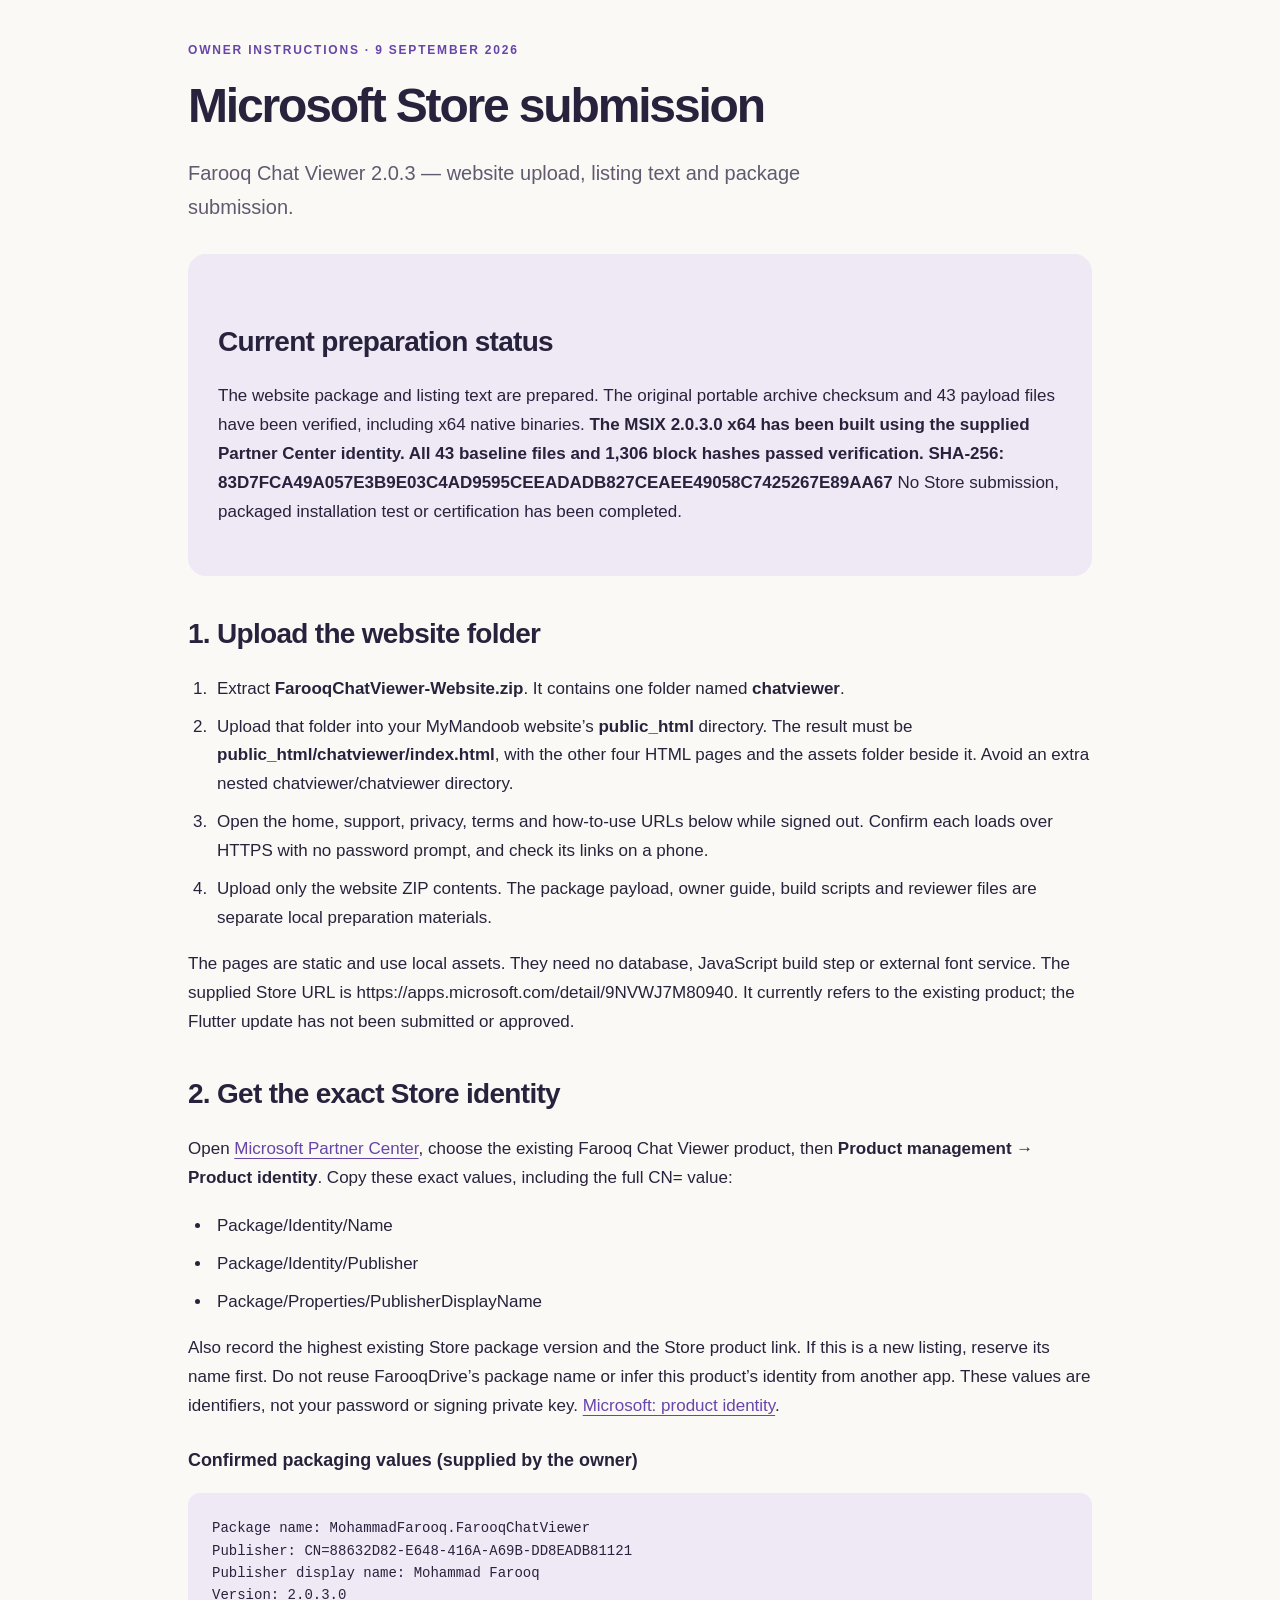
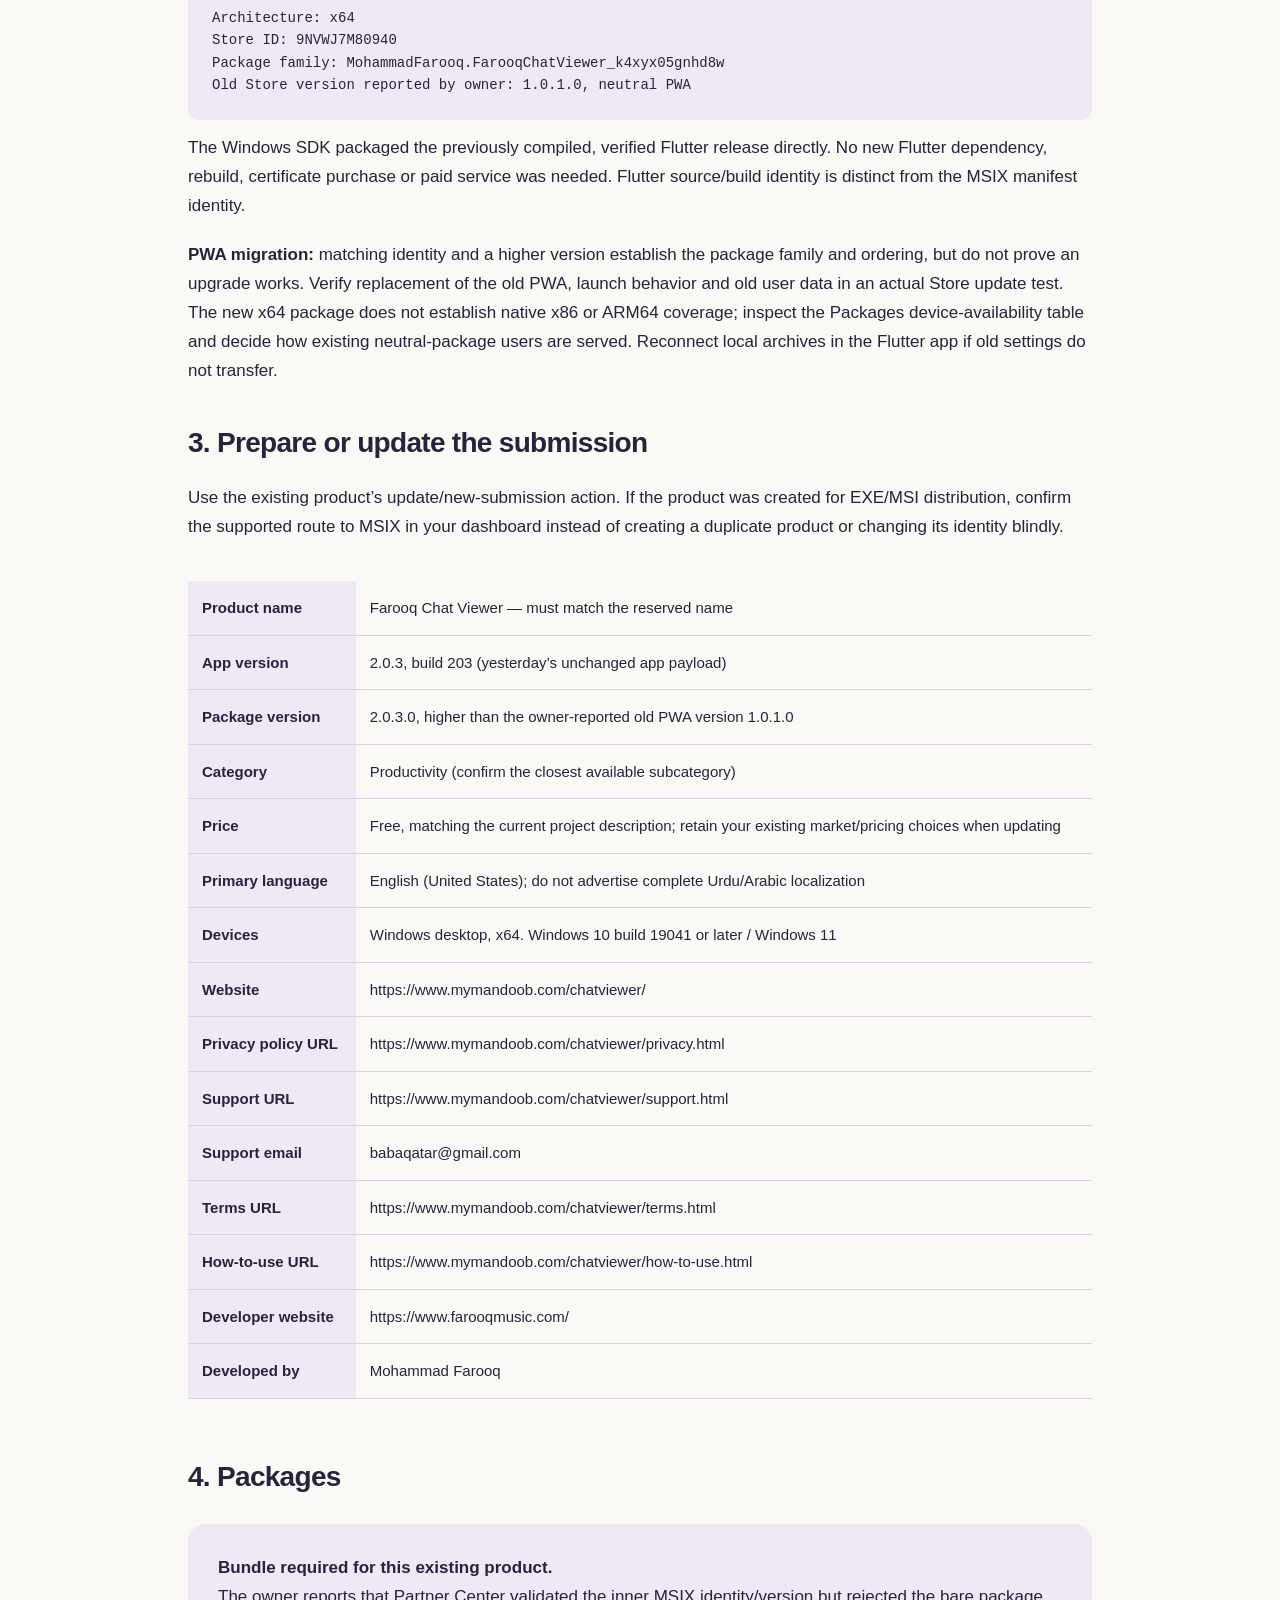
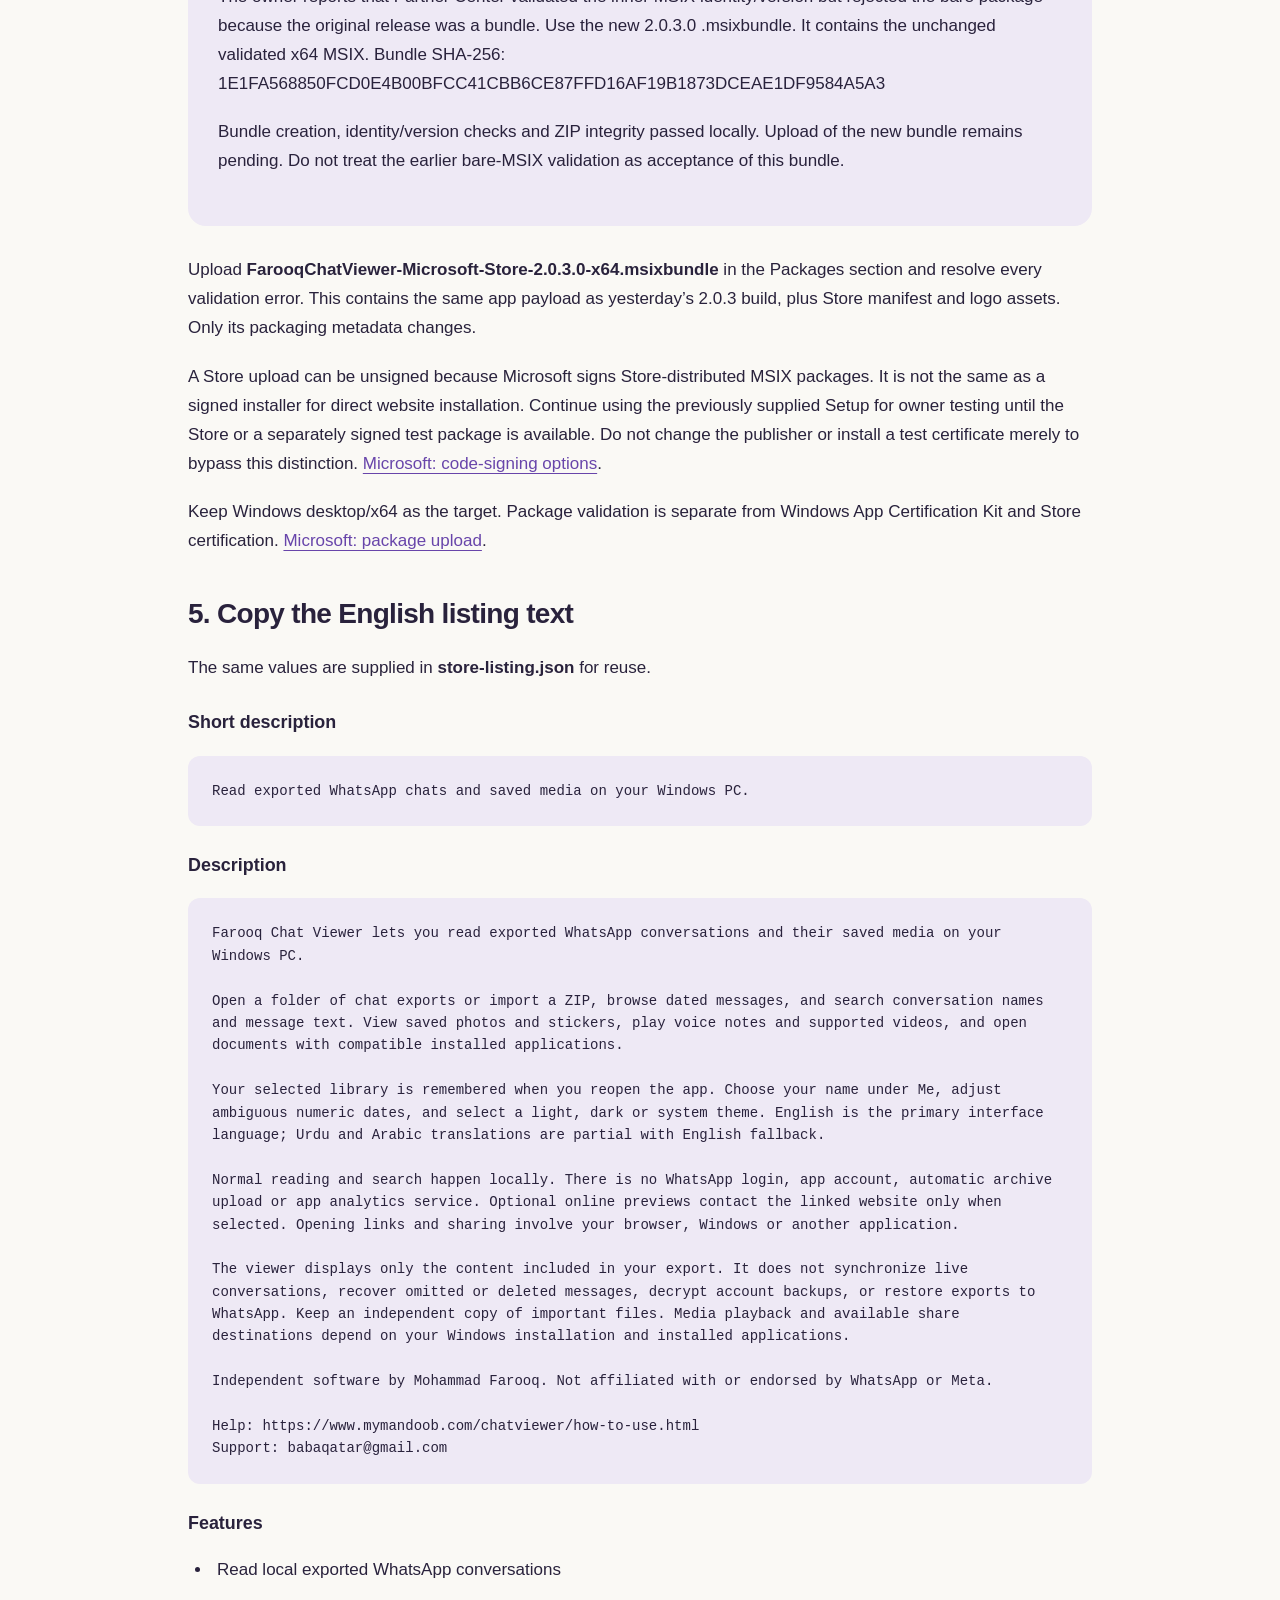
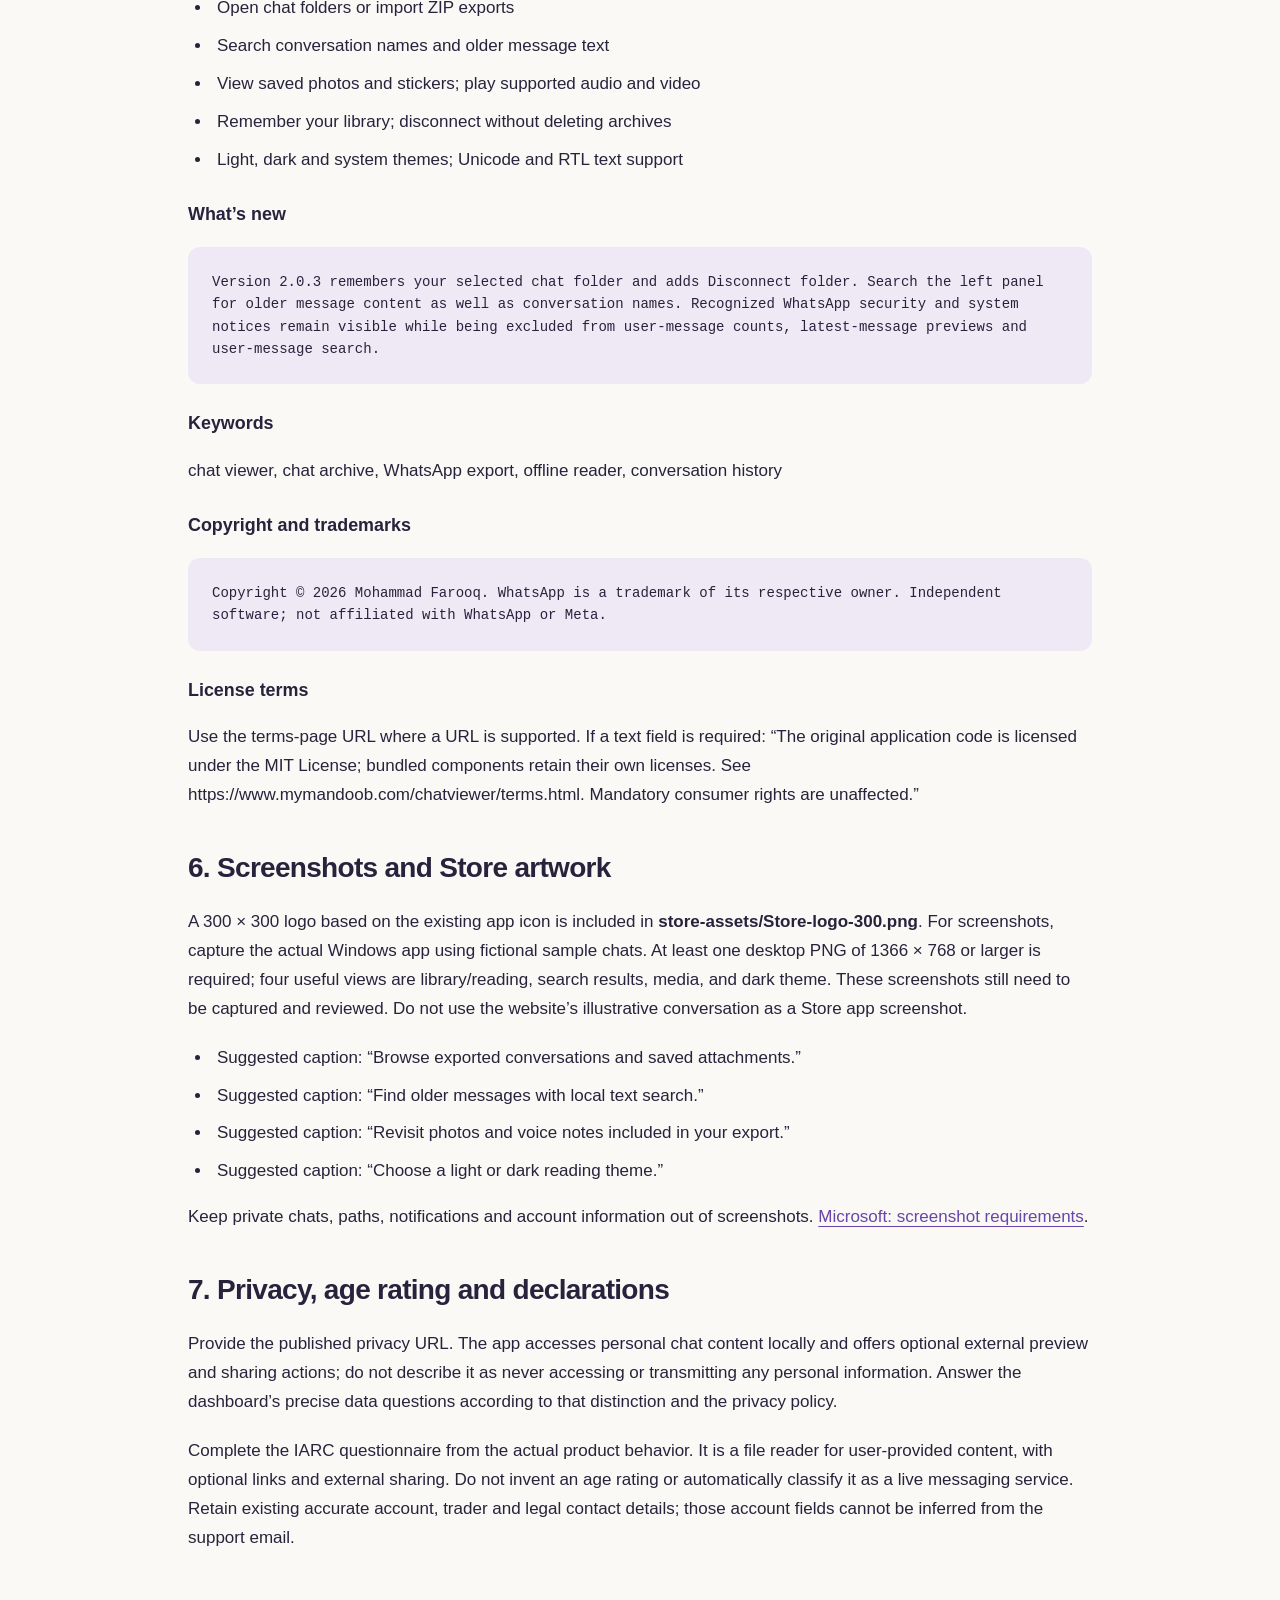
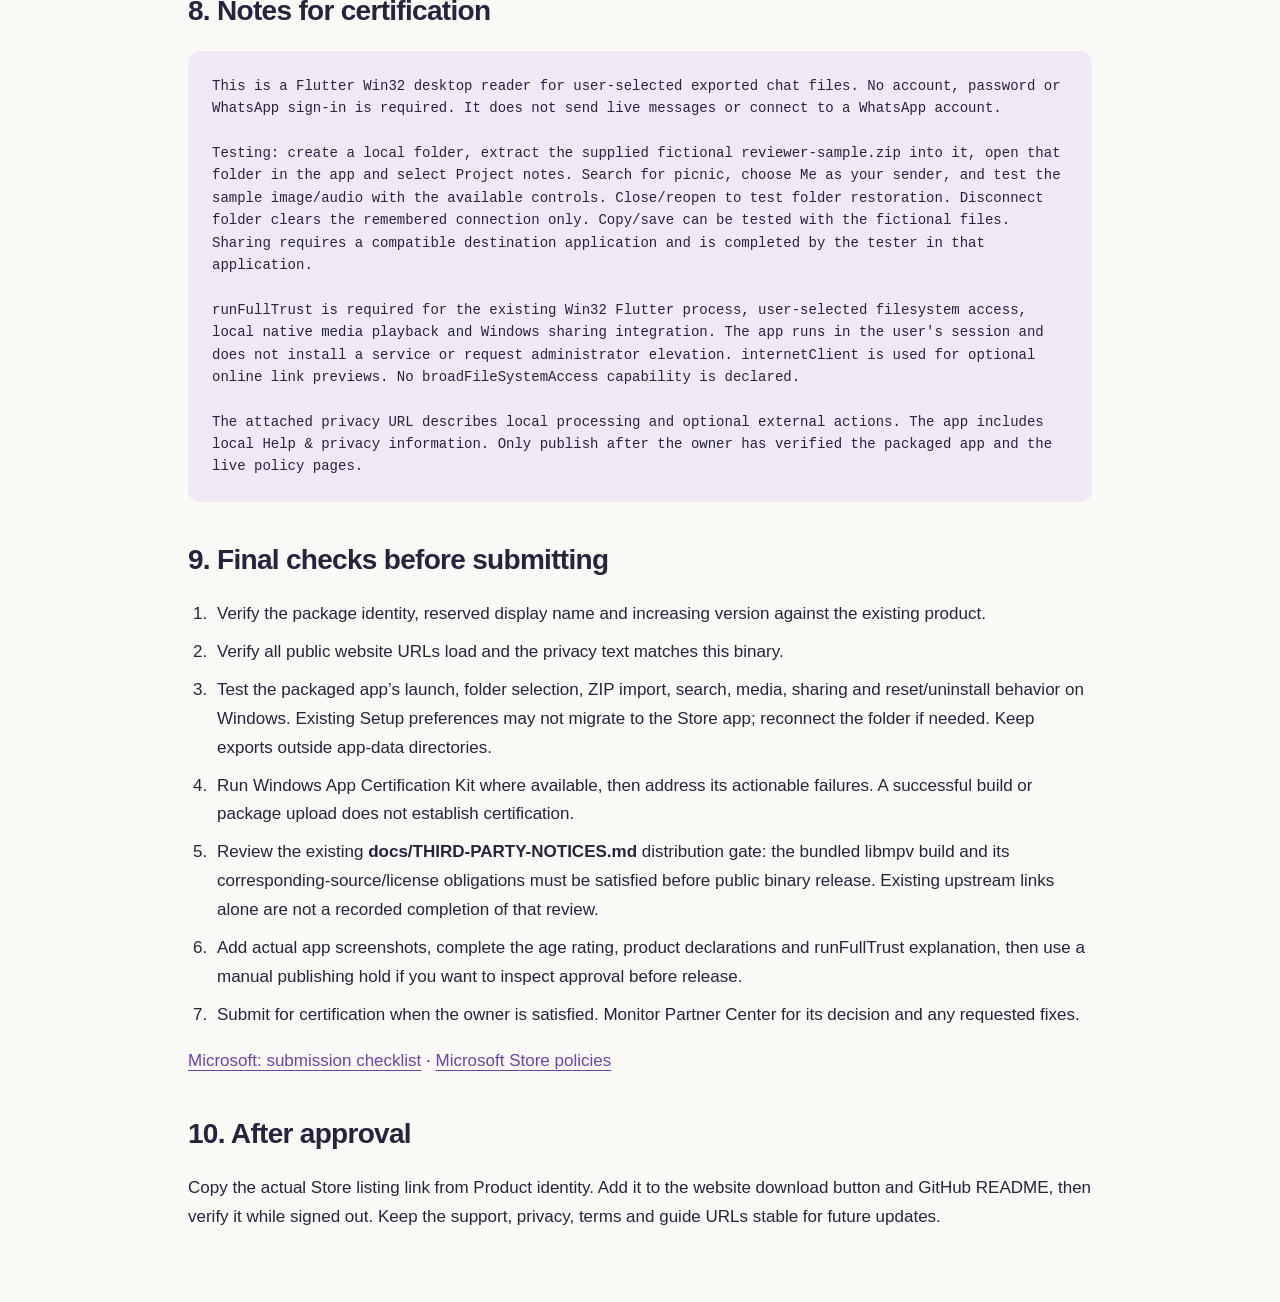
==== commit da6746c0: "Correct Store upload artifact to required MSIX bundle 2.0.3.0" ====
--- a/docs/MICROSOFT-STORE-PUBLISHER-GUIDE.html
+++ b/docs/MICROSOFT-STORE-PUBLISHER-GUIDE.html
@@ -13,7 +13,7 @@
 Store ID: 9NVWJ7M80940
 Package family: MohammadFarooq.FarooqChatViewer_k4xyx05gnhd8w
 Old Store version reported by owner: 1.0.1.0, neutral PWA</pre><p>The Windows SDK packaged the previously compiled, verified Flutter release directly. No new Flutter dependency, rebuild, certificate purchase or paid service was needed. Flutter source/build identity is distinct from the MSIX manifest identity.</p><p><strong>PWA migration:</strong> matching identity and a higher version establish the package family and ordering, but do not prove an upgrade works. Verify replacement of the old PWA, launch behavior and old user data in an actual Store update test. The new x64 package does not establish native x86 or ARM64 coverage; inspect the Packages device-availability table and decide how existing neutral-package users are served. Reconnect local archives in the Flutter app if old settings do not transfer.</p><h2>3. Prepare or update the submission</h2><p>Use the existing product’s update/new-submission action. If the product was created for EXE/MSI distribution, confirm the supported route to MSIX in your dashboard instead of creating a duplicate product or changing its identity blindly.</p><div class="table-scroll"><table><tr><th>Product name</th><td class="address">Farooq Chat Viewer — must match the reserved name</td></tr><tr><th>App version</th><td class="address">2.0.3, build 203 (yesterday’s unchanged app payload)</td></tr><tr><th>Package version</th><td class="address">2.0.3.0, higher than the owner-reported old PWA version 1.0.1.0</td></tr><tr><th>Category</th><td class="address">Productivity (confirm the closest available subcategory)</td></tr><tr><th>Price</th><td class="address">Free, matching the current project description; retain your existing market/pricing choices when updating</td></tr><tr><th>Primary language</th><td class="address">English (United States); do not advertise complete Urdu/Arabic localization</td></tr><tr><th>Devices</th><td class="address">Windows desktop, x64. Windows 10 build 19041 or later / Windows 11</td></tr><tr><th>Website</th><td class="address">https://www.mymandoob.com/chatviewer/</td></tr><tr><th>Privacy policy URL</th><td class="address">https://www.mymandoob.com/chatviewer/privacy.html</td></tr><tr><th>Support URL</th><td class="address">https://www.mymandoob.com/chatviewer/support.html</td></tr><tr><th>Support email</th><td class="address">babaqatar@gmail.com</td></tr><tr><th>Terms URL</th><td class="address">https://www.mymandoob.com/chatviewer/terms.html</td></tr><tr><th>How-to-use URL</th><td class="address">https://www.mymandoob.com/chatviewer/how-to-use.html</td></tr><tr><th>Developer website</th><td class="address">https://www.farooqmusic.com/</td></tr><tr><th>Developed by</th><td class="address">Mohammad Farooq</td></tr></table></div>
-<h2>4. Packages</h2><p>Upload <strong>FarooqChatViewer-Microsoft-Store-2.0.3.0-x64.msix</strong> in the Packages section and resolve every validation error. This contains the same app payload as yesterday’s 2.0.3 build, plus Store manifest and logo assets. Only its packaging metadata changes.</p><p>A Store upload can be unsigned because Microsoft signs Store-distributed MSIX packages. It is not the same as a signed installer for direct website installation. Continue using the previously supplied Setup for owner testing until the Store or a separately signed test package is available. Do not change the publisher or install a test certificate merely to bypass this distinction. <a href="https://learn.microsoft.com/en-us/windows/apps/package-and-deploy/code-signing-options">Microsoft: code-signing options</a>.</p><p>Keep Windows desktop/x64 as the target. Package validation is separate from Windows App Certification Kit and Store certification. <a href="https://learn.microsoft.com/en-us/windows/apps/publish/publish-your-app/msix/upload-app-packages">Microsoft: package upload</a>.</p>
+<h2>4. Packages</h2><div class="callout"><strong>Bundle required for this existing product.</strong><p>The owner reports that Partner Center validated the inner MSIX identity/version but rejected the bare package because the original release was a bundle. Use the new 2.0.3.0 .msixbundle. It contains the unchanged validated x64 MSIX. Bundle SHA-256: 1E1FA568850FCD0E4B00BFCC41CBB6CE87FFD16AF19B1873DCEAE1DF9584A5A3</p><p>Bundle creation, identity/version checks and ZIP integrity passed locally. Upload of the new bundle remains pending. Do not treat the earlier bare-MSIX validation as acceptance of this bundle.</p></div><p>Upload <strong>FarooqChatViewer-Microsoft-Store-2.0.3.0-x64.msixbundle</strong> in the Packages section and resolve every validation error. This contains the same app payload as yesterday’s 2.0.3 build, plus Store manifest and logo assets. Only its packaging metadata changes.</p><p>A Store upload can be unsigned because Microsoft signs Store-distributed MSIX packages. It is not the same as a signed installer for direct website installation. Continue using the previously supplied Setup for owner testing until the Store or a separately signed test package is available. Do not change the publisher or install a test certificate merely to bypass this distinction. <a href="https://learn.microsoft.com/en-us/windows/apps/package-and-deploy/code-signing-options">Microsoft: code-signing options</a>.</p><p>Keep Windows desktop/x64 as the target. Package validation is separate from Windows App Certification Kit and Store certification. <a href="https://learn.microsoft.com/en-us/windows/apps/publish/publish-your-app/msix/upload-app-packages">Microsoft: package upload</a>.</p>
 <h2>5. Copy the English listing text</h2><p>The same values are supplied in <strong>store-listing.json</strong> for reuse.</p><h3>Short description</h3><pre>Read exported WhatsApp chats and saved media on your Windows PC.</pre><h3>Description</h3><pre>Farooq Chat Viewer lets you read exported WhatsApp conversations and their saved media on your Windows PC.
 
 Open a folder of chat exports or import a ZIP, browse dated messages, and search conversation names and message text. View saved photos and stickers, play voice notes and supported videos, and open documents with compatible installed applications.
